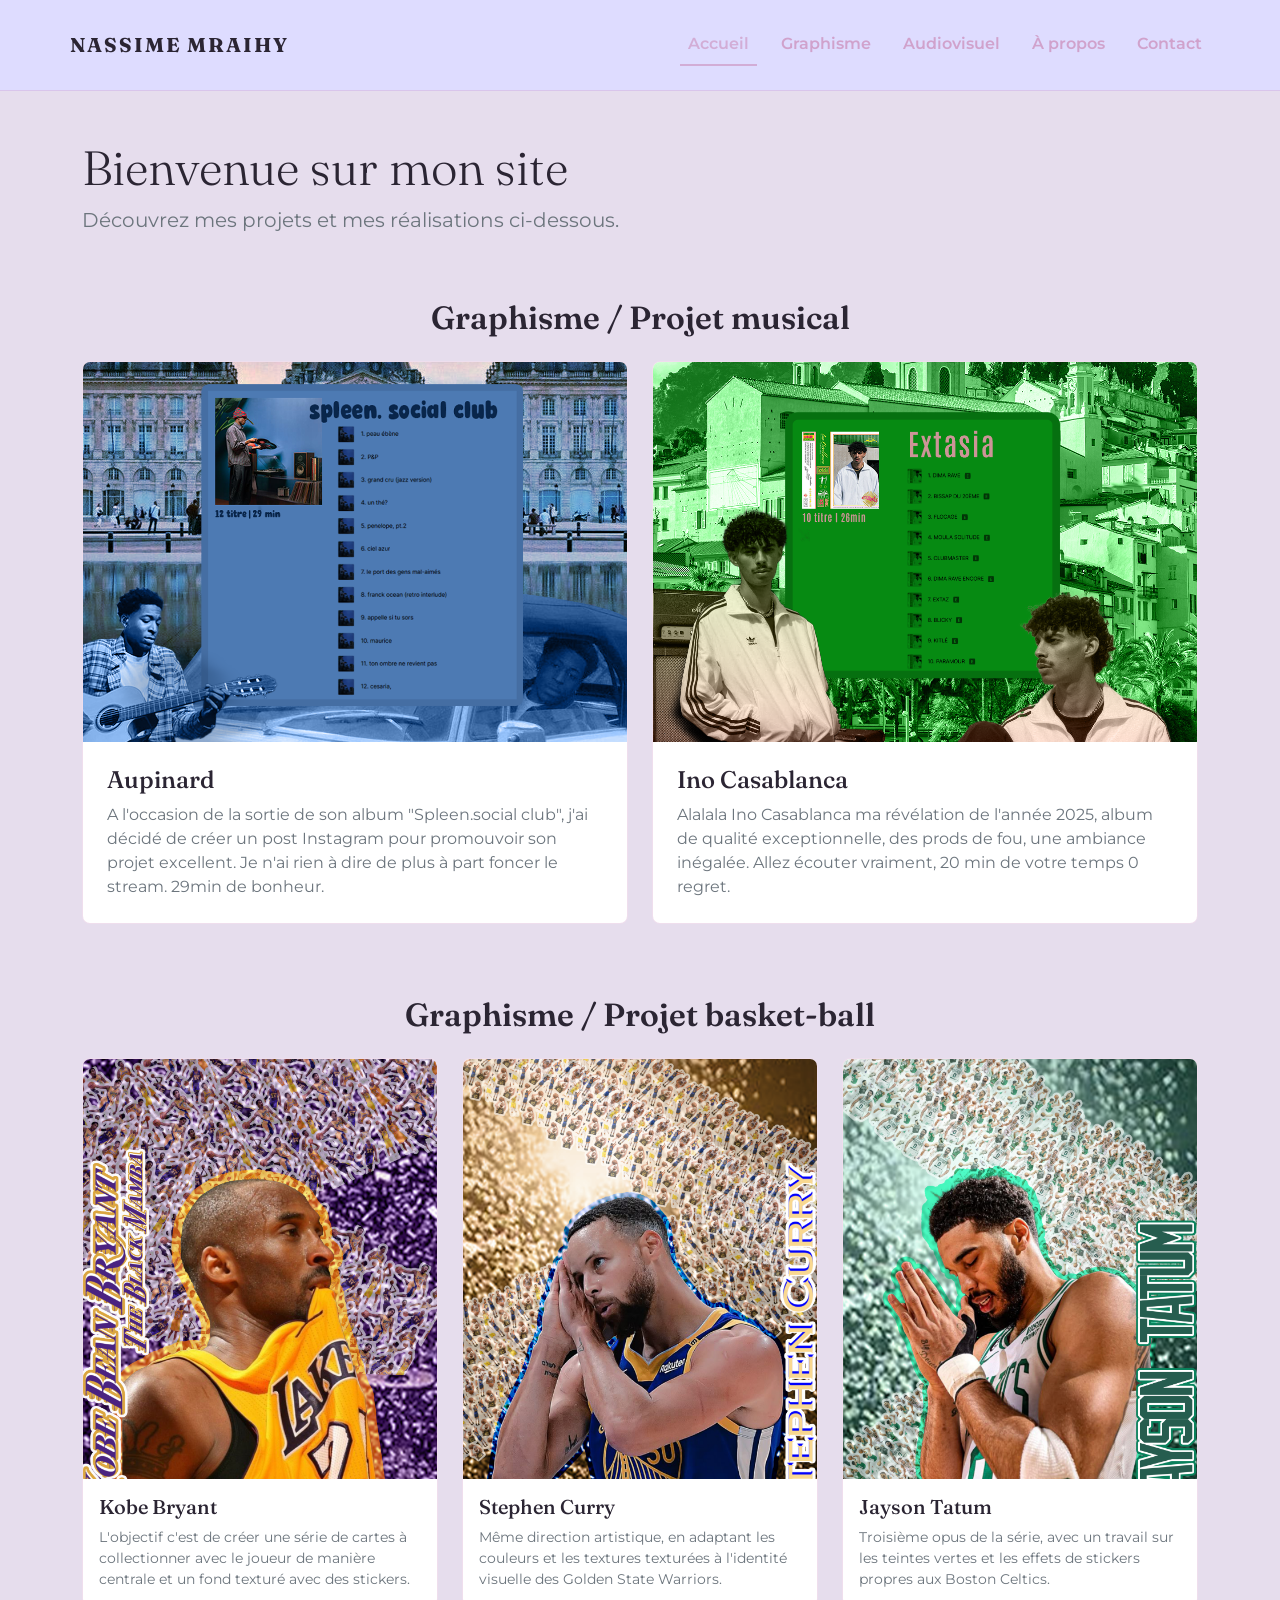
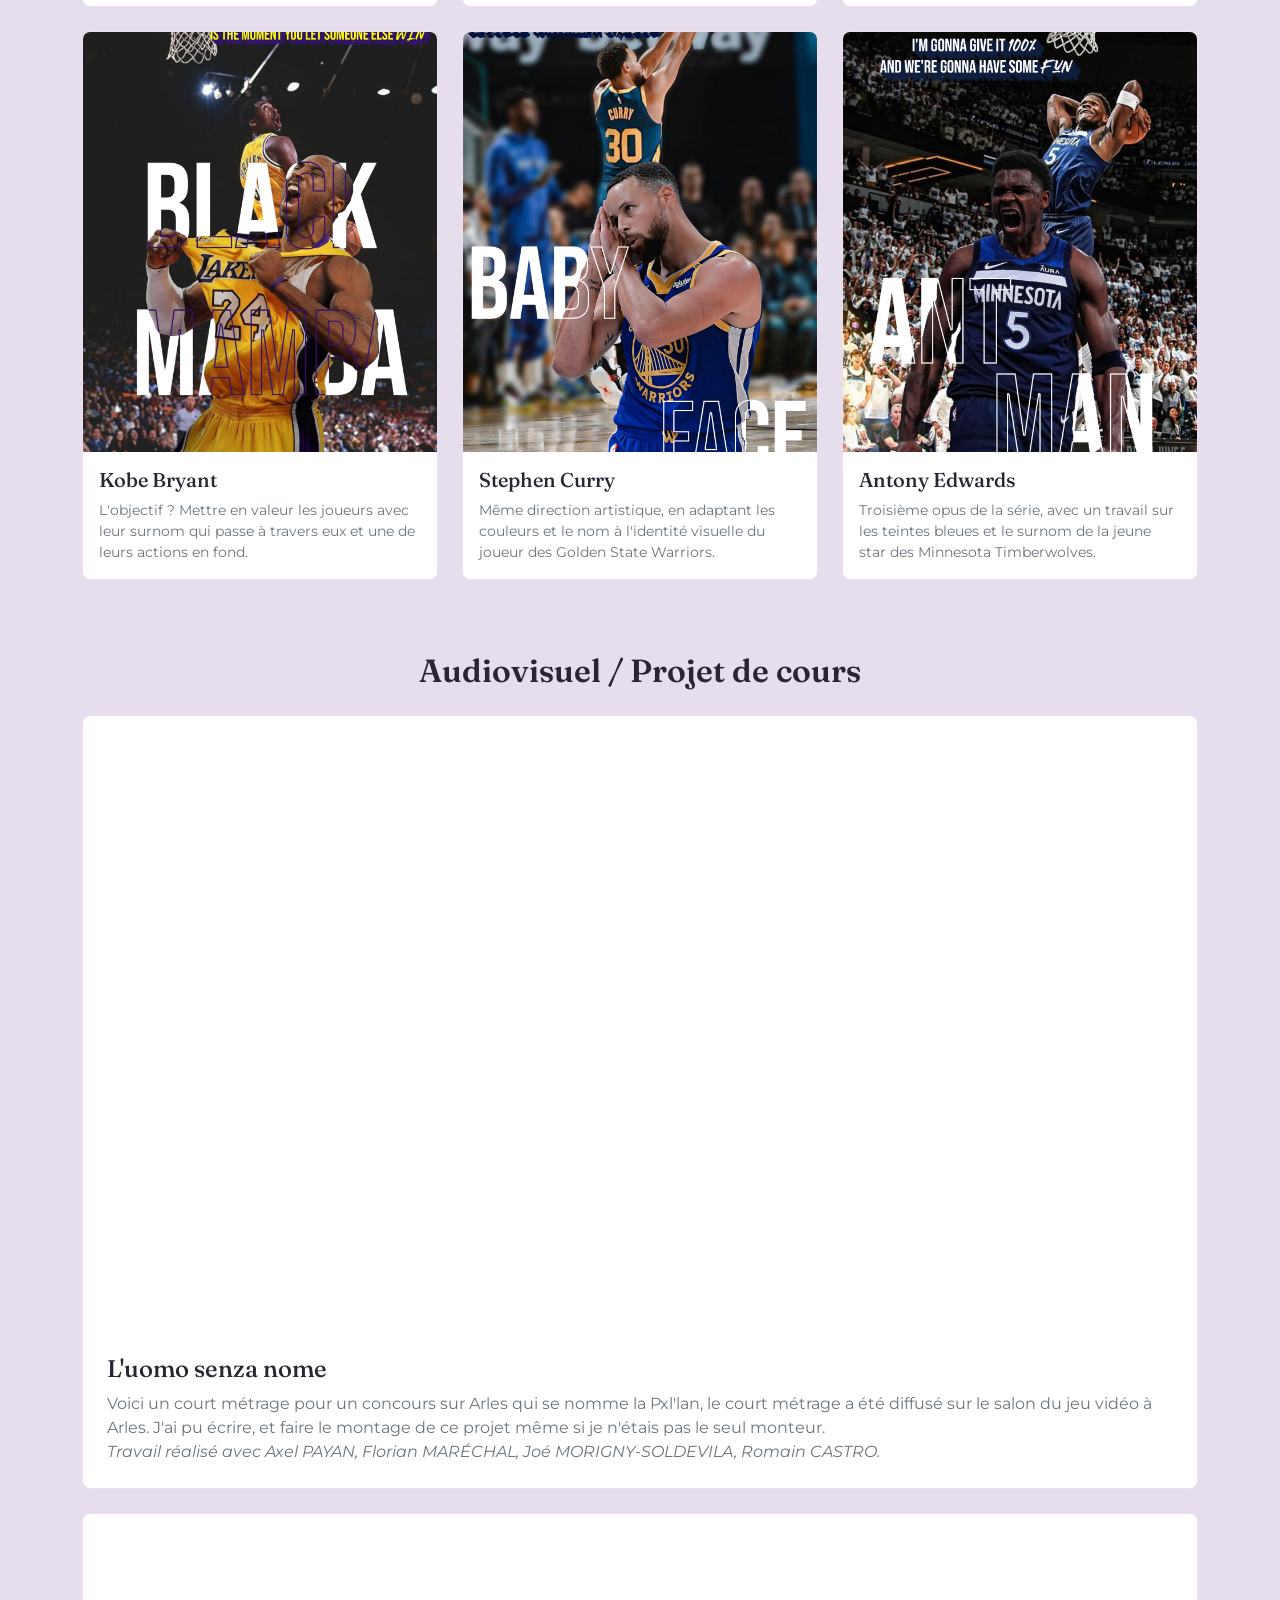
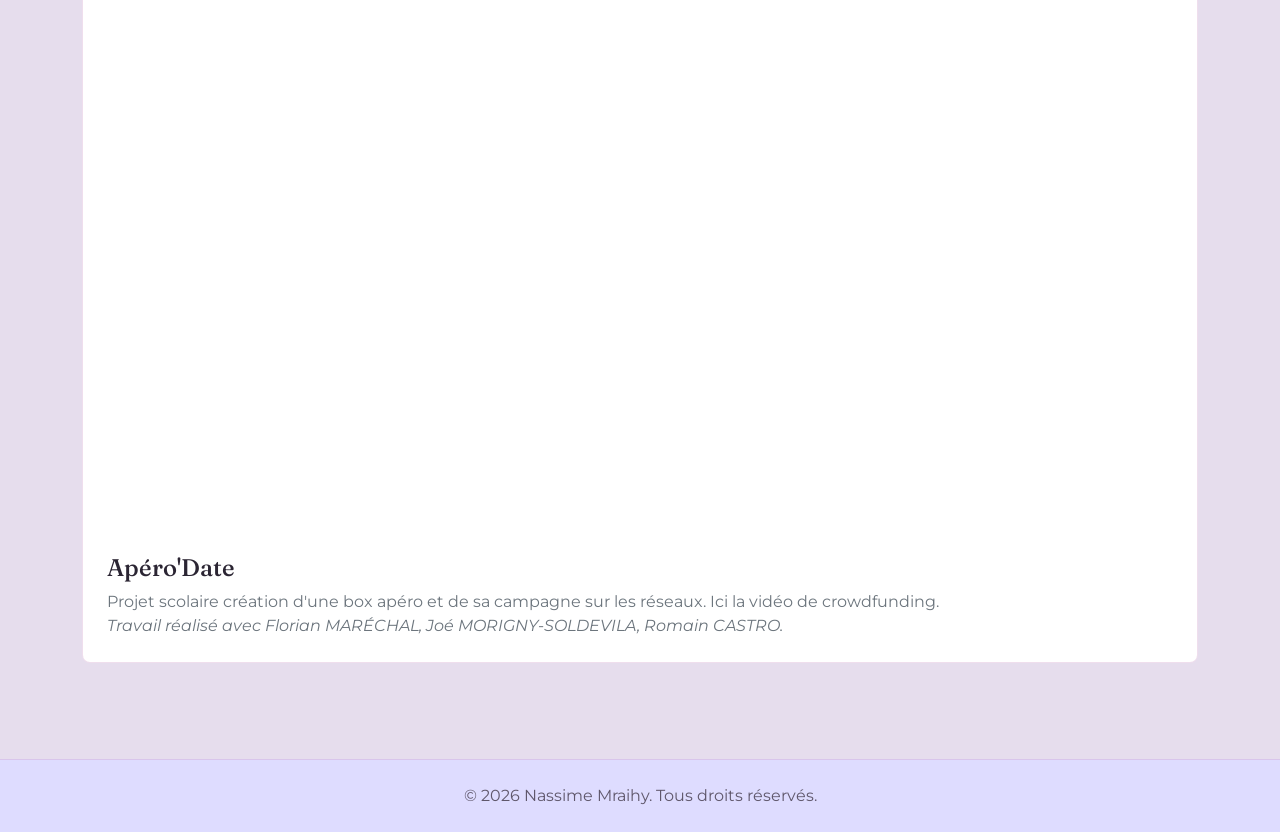
==== index.html @ d620ad75 "Add favicon and enhance HTML structure Added favicon link and improved HTML structure." ====
<!DOCTYPE html>
<html lang="fr">
<head>
    <meta charset="UTF-8">
    <meta name="viewport" content="width=device-width, initial-scale=1.0">
    <title>Nassime Mraihy | Portfolio</title>
    <link rel="stylesheet" href="bootstrap/css/bootstrap.min.css">
    <link rel="stylesheet" href="style.css">
    <link rel="icon" href="icon_mbnasmos.png" type="image">
</head>
<body class="d-flex flex-column min-vh-100">

    <header class="sticky-top py-3">
        <nav class="navbar navbar-expand-lg container">
            <a class="navbar-brand text-uppercase m-0" href="index.html">Nassime Mraihy</a>
            <button class="navbar-toggler" type="button" data-bs-toggle="collapse" data-bs-target="#navMenu" aria-controls="navMenu" aria-expanded="false" aria-label="Menu">
                <span class="navbar-toggler-icon"></span>
            </button>
            <div class="collapse navbar-collapse justify-content-end" id="navMenu">
                <ul class="navbar-nav gap-lg-3 mt-3 mt-lg-0 text-center">
                    <li class="nav-item"><a class="nav-link active" href="index.html">Accueil</a></li>
                    <li class="nav-item"><a class="nav-link" href="#Graphisme">Graphisme</a></li>
                    <li class="nav-item"><a class="nav-link" href="#Audiovisuel">Audiovisuel</a></li>
                    <li class="nav-item"><a class="nav-link" href="a_propos.html">À propos</a></li>
                    <li class="nav-item"><a class="nav-link" href="contact.html">Contact</a></li>
                </ul>
            </div>
        </nav>
    </header>

    <main class="container my-5 flex-grow-1" style="max-width: 1140px;">
        <section id="accueil">
            <h1 class="display-5 mb-2">Bienvenue sur mon site</h1>
            <p class="fs-5 mb-5 text-secondary">Découvrez mes projets et mes réalisations ci-dessous.</p>
             
            <!-- 1. Graphisme / Musique : 2 côte à côte -->
            <h2 id="Graphisme" class="text-center mb-4 pt-3">Graphisme / Projet musical</h2>
            <div class="row g-4 mb-5">
                <div class="col-12 col-md-6">
                    <div class="carte-portfolio h-100 d-flex flex-column">
                        <img src="image/Aupinard le goat.png" class="img-musique" alt="Post Instagram Aupinard">
                        <div class="p-4 flex-grow-1">
                            <h3 class="h4 mb-2">Aupinard</h3>
                            <p class="text-secondary m-0">A l'occasion de la sortie de son album "Spleen.social club", j'ai décidé de créer un post Instagram pour promouvoir son projet excellent. Je n'ai rien à dire de plus à part foncer le stream. 29min de bonheur.</p>
                        </div>
                    </div>
                </div>
                <div class="col-12 col-md-6">
                    <div class="carte-portfolio h-100 d-flex flex-column">
                        <img src="image/Ino casa.png" class="img-musique" alt="Projet Ino Casablanca">
                        <div class="p-4 flex-grow-1">
                            <h3 class="h4 mb-2">Ino Casablanca</h3>
                            <p class="text-secondary m-0">Alalala Ino Casablanca ma révélation de l'année 2025, album de qualité exceptionnelle, des prods de fou, une ambiance inégalée. Allez écouter vraiment, 20 min de votre temps 0 regret.</p>
                        </div>
                    </div>
                </div>
            </div>
               
            <!-- 2. Graphisme / Basket : 3 par ligne -->
            <h2 class="text-center mb-4 pt-4">Graphisme / Projet basket-ball</h2> 
            
            <!-- Ligne 1 : Série stickers -->
            <div class="row g-4 mb-4">
                <div class="col-12 col-md-4">
                    <div class="carte-portfolio h-100 d-flex flex-column">
                        <img src="image/kobe stickers-Récupéré.png" class="img-basket" alt="Affiche Kobe Bryant">
                        <div class="p-3 flex-grow-1">
                            <h3 class="h5 mb-2">Kobe Bryant</h3>
                            <p class="small text-secondary m-0">L'objectif c'est de créer une série de cartes à collectionner avec le joueur de manière centrale et un fond texturé avec des stickers.</p>
                        </div>
                    </div>
                </div>
                <div class="col-12 col-md-4">
                    <div class="carte-portfolio h-100 d-flex flex-column">
                        <img src="image/stephen curry.png" class="img-basket" alt="Affiche Stephen Curry">
                        <div class="p-3 flex-grow-1">
                            <h3 class="h5 mb-2">Stephen Curry</h3>
                            <p class="small text-secondary m-0">Même direction artistique, en adaptant les couleurs et les textures texturées à l'identité visuelle des Golden State Warriors.</p>
                        </div>
                    </div>
                </div>
                <div class="col-12 col-md-4">
                    <div class="carte-portfolio h-100 d-flex flex-column">
                        <img src="image/Tatum.png" class="img-basket" alt="Affiche Jayson Tatum">
                        <div class="p-3 flex-grow-1">
                            <h3 class="h5 mb-2">Jayson Tatum</h3>
                            <p class="small text-secondary m-0">Troisième opus de la série, avec un travail sur les teintes vertes et les effets de stickers propres aux Boston Celtics.</p>
                        </div>
                    </div>
                </div>
            </div>

            <!-- Ligne 2 : Série surnoms -->
            <div class="row g-4 mb-5">
                <div class="col-12 col-md-4">
                    <div class="carte-portfolio h-100 d-flex flex-column">
                        <img src="image/Kobe bean bryant.png" class="img-basket" alt="Affiche Kobe Bryant">
                        <div class="p-3 flex-grow-1">
                            <h3 class="h5 mb-2">Kobe Bryant</h3>
                            <p class="small text-secondary m-0">L'objectif ? Mettre en valeur les joueurs avec leur surnom qui passe à travers eux et une de leurs actions en fond.</p>
                        </div>
                    </div>
                </div>
                <div class="col-12 col-md-4">
                    <div class="carte-portfolio h-100 d-flex flex-column">
                        <img src="image/Wardell Stephen Curry.png" class="img-basket" alt="Affiche Stephen Curry">
                        <div class="p-3 flex-grow-1">
                            <h3 class="h5 mb-2">Stephen Curry</h3>
                            <p class="small text-secondary m-0">Même direction artistique, en adaptant les couleurs et le nom à l'identité visuelle du joueur des Golden State Warriors.</p>
                        </div>
                    </div>
                </div>
                <div class="col-12 col-md-4">
                    <div class="carte-portfolio h-100 d-flex flex-column">
                        <img src="image/Antman.png" class="img-basket" alt="Affiche Antony Edwards">
                        <div class="p-3 flex-grow-1">
                            <h3 class="h5 mb-2">Antony Edwards</h3>
                            <p class="small text-secondary m-0">Troisième opus de la série, avec un travail sur les teintes bleues et le surnom de la jeune star des Minnesota Timberwolves.</p>
                        </div>
                    </div>
                </div>
            </div>

            <!-- 3. Audiovisuel -->
            <h2 id="Audiovisuel" class="text-center mb-4 pt-4">Audiovisuel / Projet de cours</h2>
            <div class="row g-4 mb-5">
                <div class="col-12">
                    <div class="carte-portfolio p-4">
                        <div class="ratio ratio-16x9 mb-3 rounded overflow-hidden">
                            <iframe src="https://www.youtube.com/embed/XwsGsXr-rIc?si=wERtZaOZOudJLjki" title="L'uomo senza nome" allowfullscreen></iframe>
                        </div>
                        <h3 class="h4 mb-2">L'uomo senza nome</h3>
                        <p class="text-secondary m-0">Voici un court métrage pour un concours sur Arles qui se nomme la Pxl'lan, le court métrage a été diffusé sur le salon du jeu vidéo à Arles. J'ai pu écrire, et faire le montage de ce projet même si je n'étais pas le seul monteur.<br>
                        <em>Travail réalisé avec Axel PAYAN, Florian MARÉCHAL, Joé MORIGNY-SOLDEVILA, Romain CASTRO.</em></p>
                    </div>
                </div>
                <div class="col-12">
                    <div class="carte-portfolio p-4">
                        <div class="ratio ratio-16x9 mb-3 rounded overflow-hidden">
                            <iframe src="https://www.youtube.com/embed/qfBoVdZUG8o?si=r0Lh-E1ndyOW-wOE" title="Apéro'Date" allowfullscreen></iframe>
                        </div>
                        <h3 class="h4 mb-2">Apéro'Date</h3>
                        <p class="text-secondary m-0">Projet scolaire création d'une box apéro et de sa campagne sur les réseaux. Ici la vidéo de crowdfunding.<br>
                        <em>Travail réalisé avec Florian MARÉCHAL, Joé MORIGNY-SOLDEVILA, Romain CASTRO.</em></p>
                    </div>
                </div>
            </div>
        </section>
    </main>

    <footer class="text-center py-4 mt-auto">
        <p class="m-0">© 2026 Nassime Mraihy. Tous droits réservés.</p>
    </footer>

    <script src="js/bootstrap.bundle.min.js"></script>
</body>
</html>
---- style.css ----
@import url('https://fonts.googleapis.com/css2?family=Fraunces:opsz,wght@9..144,400;600;700&family=Montserrat:wght@400;500;600&display=swap');

:root {
    --bg-color: #E6DDED;      /* 60/70% */
    --card-bg: #DEDCFF;       /* 25/30% */
    --accent-color: #D0A2CC;  /* 5/10% */
    --text-color: #2b2533;
    --text-muted: #5f576b;
}

* {
    margin: 0;
    padding: 0;
    box-sizing: border-box;
    font-family: 'Montserrat', sans-serif;
}

body {
    background-color: var(--bg-color);
    color: var(--text-color);
}

header {
    background-color: var(--card-bg) !important;
    border-bottom: 1px solid rgba(208, 162, 204, 0.4);
}

.logo, .navbar-brand {
    font-family: 'Fraunces', serif;
    font-weight: 700;
    letter-spacing: 2px;
    color: var(--text-color) !important;
}

/* Liens du menu de navigation */
.nav-link {
    color: #D0A2CC !important;
    font-weight: 600;
    text-decoration: none;
    transition: opacity 0.2s ease;
}

.nav-link:hover, .nav-link.active {
    color: #D0A2CC !important;
    opacity: 0.8;
    border-bottom: 2px solid #D0A2CC;
}

/* Boutons / Blocs pour la page contact */
.btn-contact {
    display: inline-block;
    background-color: #D0A2CC;
    color: #ffffff !important;
    font-weight: 600;
    text-decoration: none;
    padding: 12px 28px;
    border-radius: 8px;
    border: 2px solid #D0A2CC;
    transition: transform 0.2s ease, opacity 0.2s ease, box-shadow 0.2s ease;
}

.btn-contact:hover {
    transform: translateY(-2px);
    opacity: 0.9;
    box-shadow: 0 6px 14px rgba(208, 162, 204, 0.4);
    color: #ffffff !important;
}

/* Variante bouton pour le numéro de téléphone */
.btn-contact-outline {
    display: inline-block;
    background-color: transparent;
    color: #D0A2CC !important;
    font-weight: 600;
    text-decoration: none;
    padding: 10px 24px;
    border-radius: 8px;
    border: 2px solid #D0A2CC;
    transition: all 0.2s ease;
}

.btn-contact-outline:hover {
    background-color: #D0A2CC;
    color: #ffffff !important;
}

h1, h2, h3 {
    font-family: 'Fraunces', serif;
    font-weight: 600;
    color: var(--text-color);
}

/* Carte générale */
.carte-portfolio {
    background: #ffffff;
    border: 1px solid rgba(208, 162, 204, 0.35);
    border-radius: 8px;
    overflow: hidden;
    transition: transform 0.2s ease, box-shadow 0.2s ease;
}

.carte-portfolio:hover {
    transform: translateY(-4px);
    box-shadow: 0 10px 20px rgba(0, 0, 0, 0.08);
}

/* Zone d'image Musique (2 côte à côte) */
.img-musique {
    width: 100%;
    height: 380px;
    object-fit: cover;
    background-color: var(--card-bg);
}

/* Zone d'image Basket (3 par ligne, hauteur calibrée pour ne pas envahir l'écran) */
.img-basket {
    width: 100%;
    height: 420px;
    object-fit: cover;
    background-color: var(--card-bg);
}

footer {
    background-color: var(--card-bg);
    border-top: 1px solid rgba(208, 162, 204, 0.4);
    color: var(--text-muted);
}
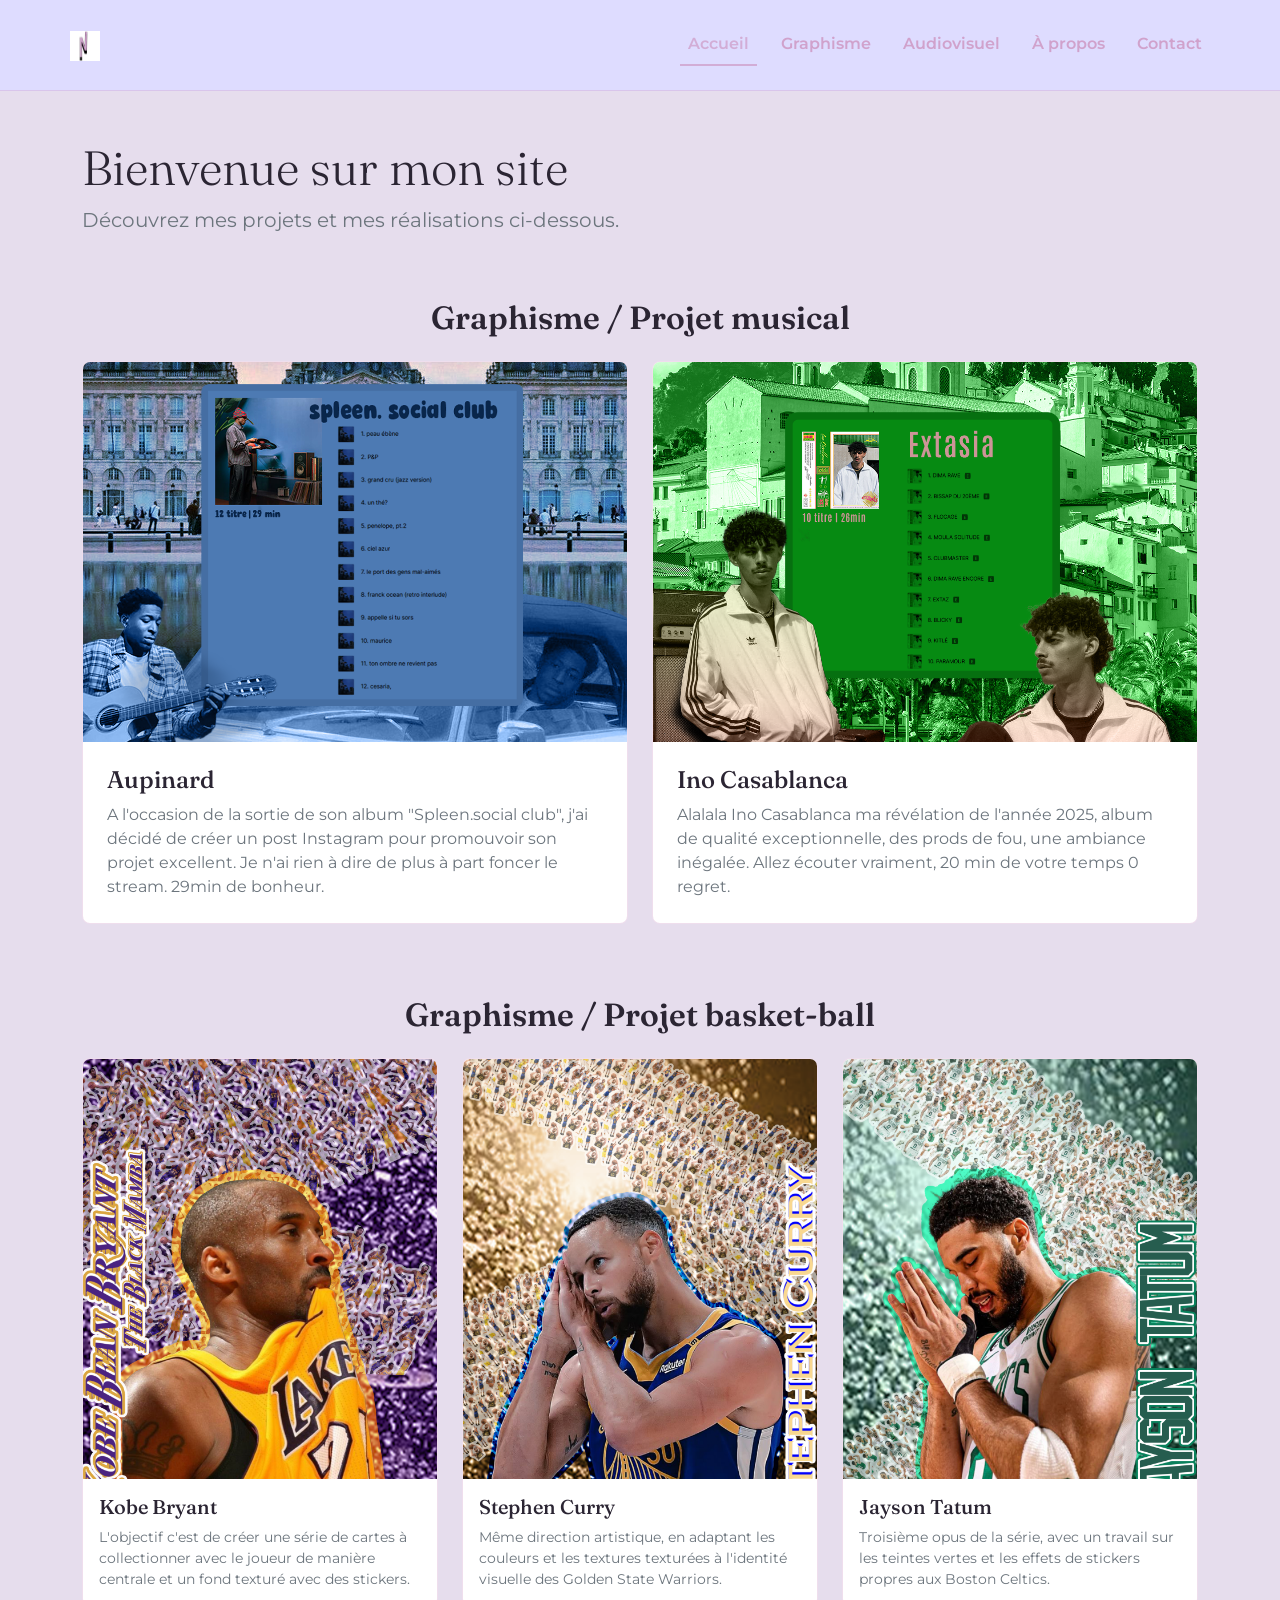
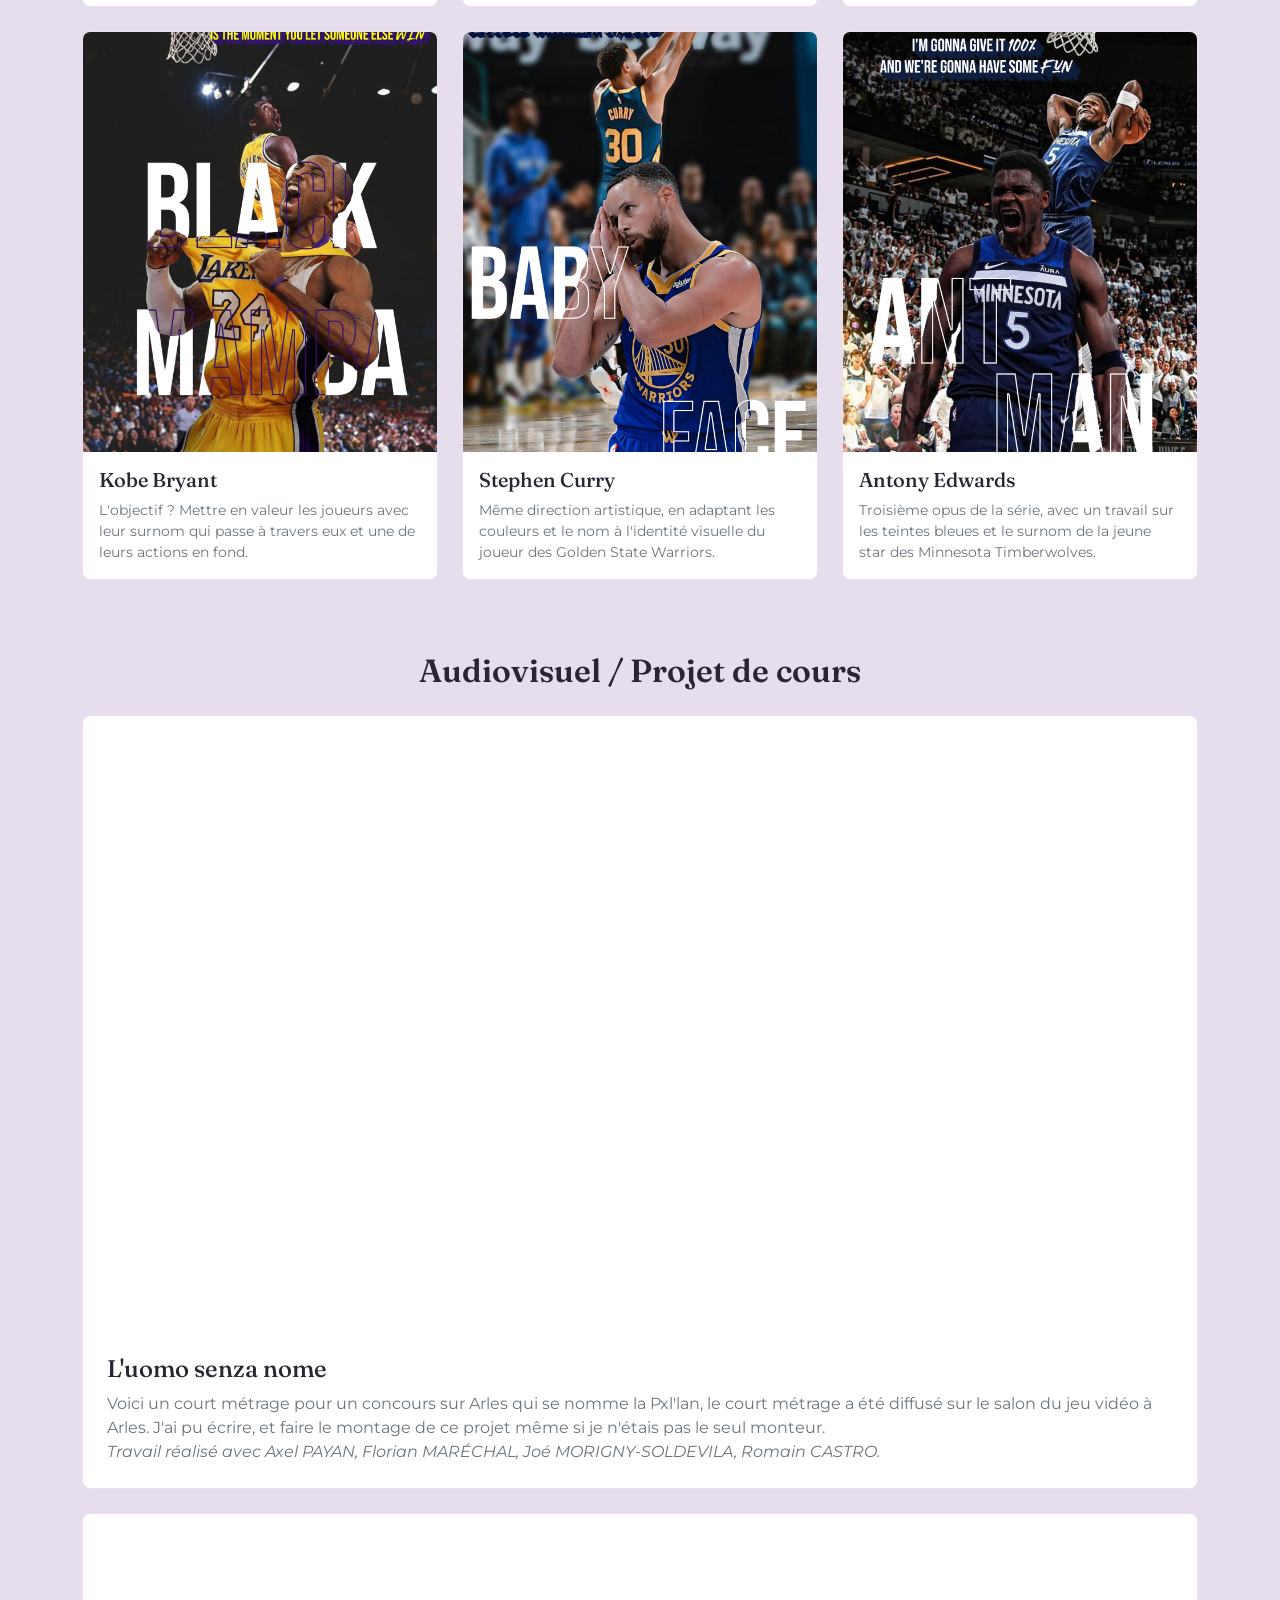
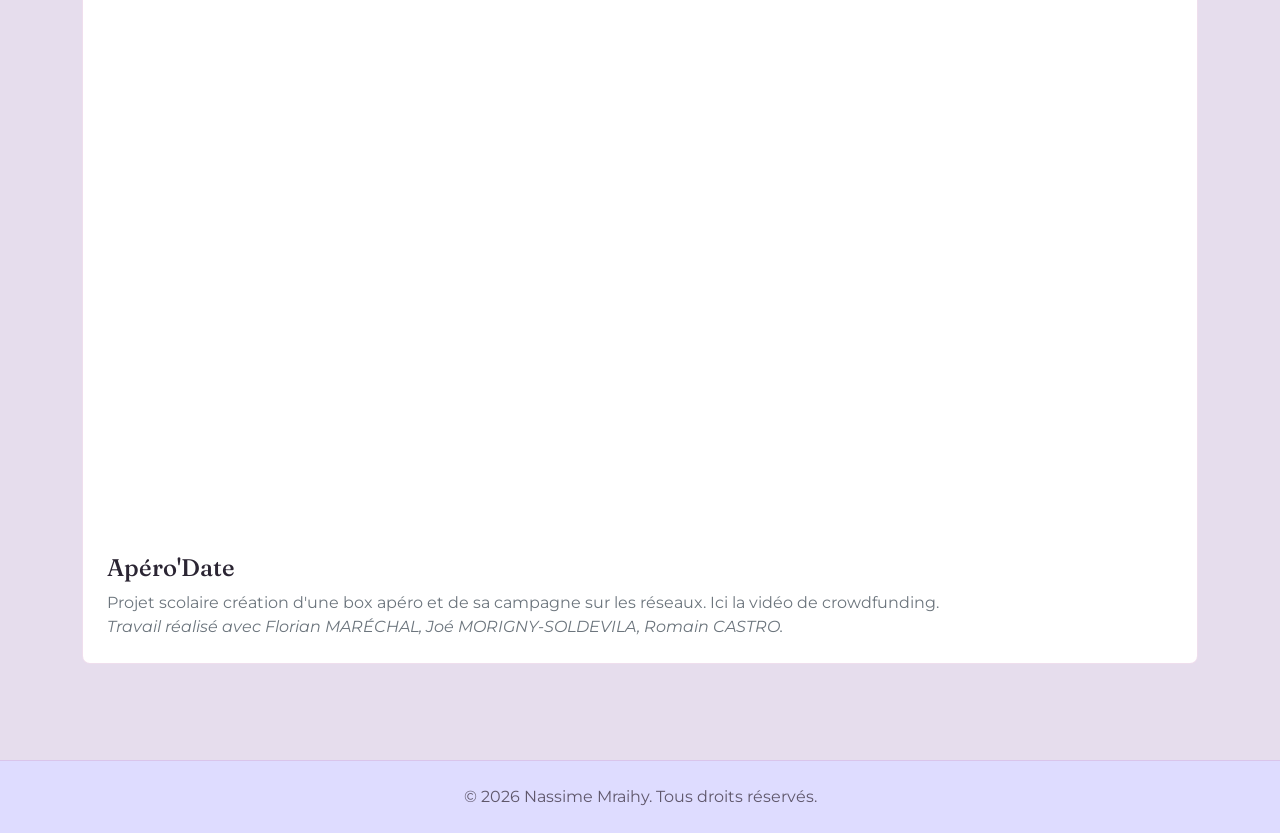
==== commit 90469955: "Enhance index.html with logo and layout improvements Updated the index.html file to include a logo i" ====
--- a/index.html
+++ b/index.html
@@ -6,13 +6,13 @@
     <title>Nassime Mraihy | Portfolio</title>
     <link rel="stylesheet" href="bootstrap/css/bootstrap.min.css">
     <link rel="stylesheet" href="style.css">
-    <link rel="icon" href="icon_mbnasmos.png" type="image">
+    <link rel="icon" type="image/png" href="image/icon_mbnasmos.png">
 </head>
 <body class="d-flex flex-column min-vh-100">
 
     <header class="sticky-top py-3">
         <nav class="navbar navbar-expand-lg container">
-            <a class="navbar-brand text-uppercase m-0" href="index.html">Nassime Mraihy</a>
+            <a class="navbar-brand text-uppercase m-0" href="index.html"><img src="image/icon_mbnasmos.png" alt="Logo" height="30"></a>
             <button class="navbar-toggler" type="button" data-bs-toggle="collapse" data-bs-target="#navMenu" aria-controls="navMenu" aria-expanded="false" aria-label="Menu">
                 <span class="navbar-toggler-icon"></span>
             </button>
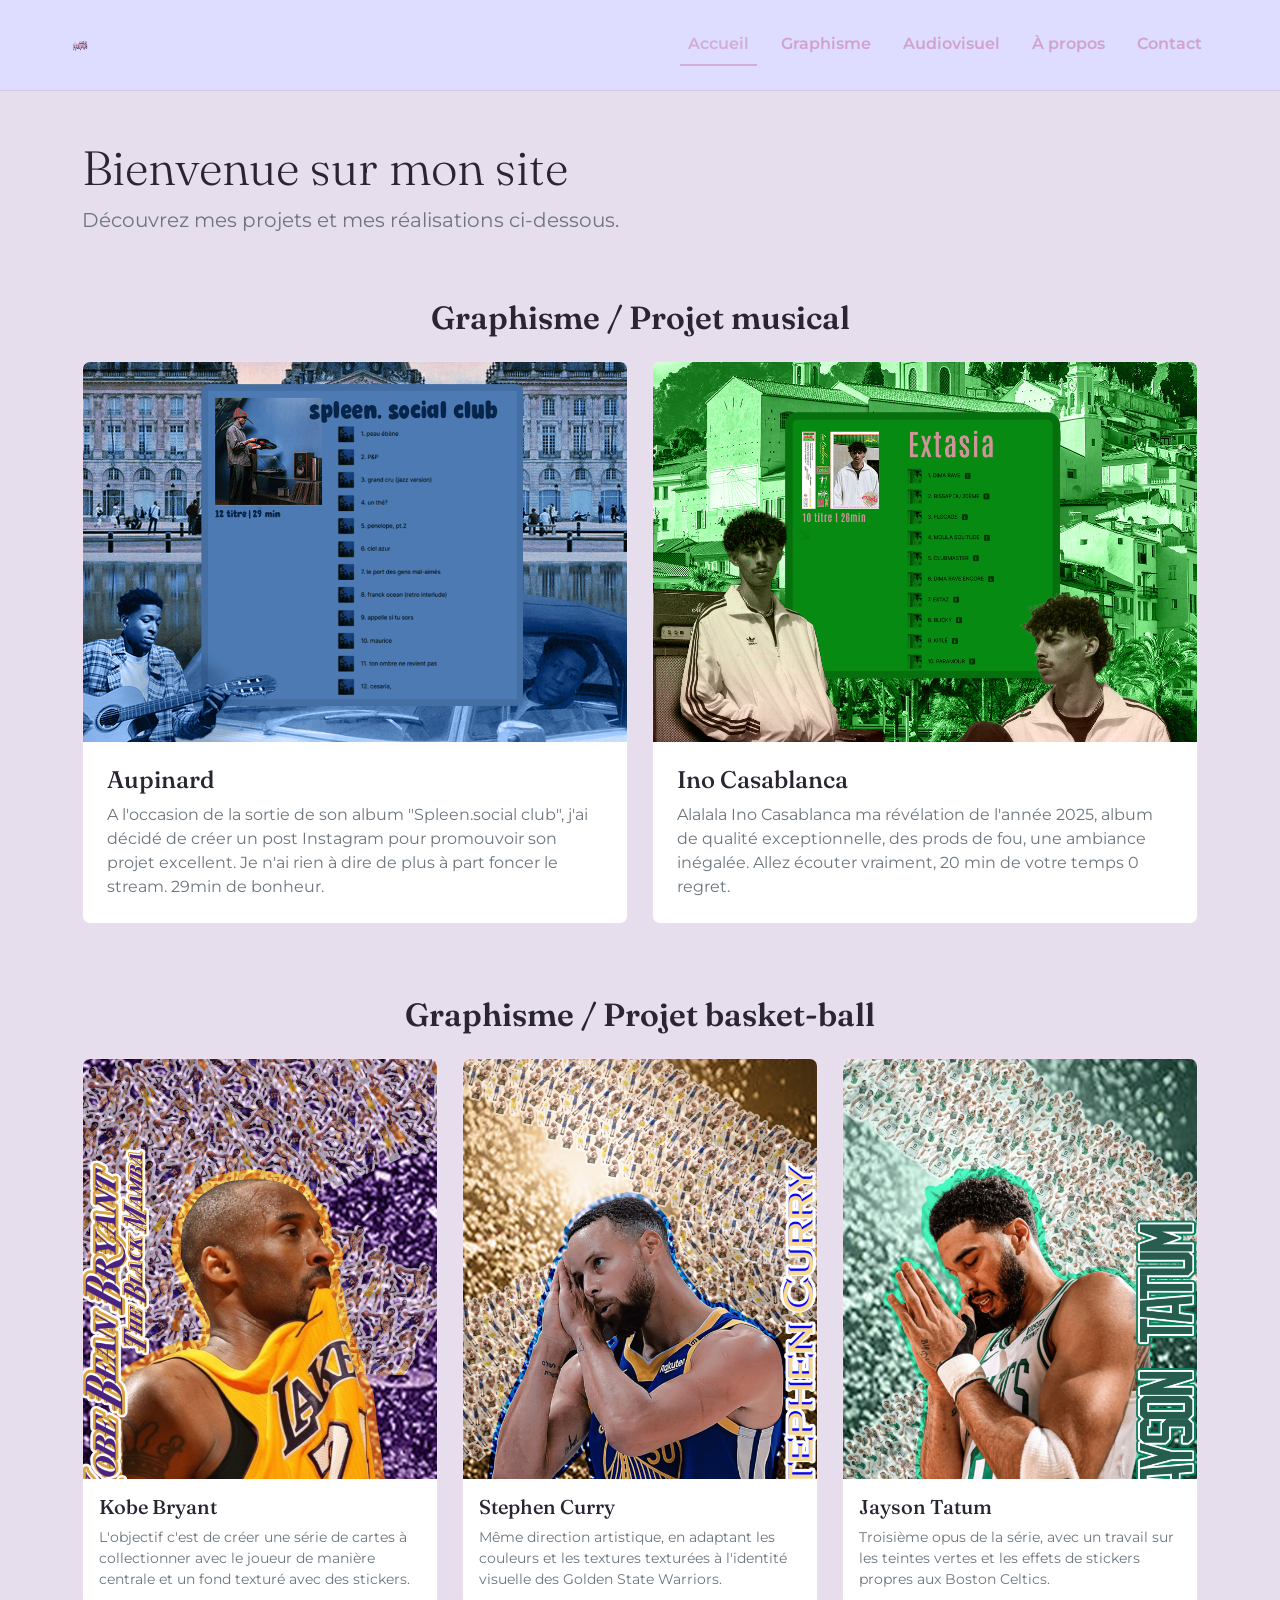
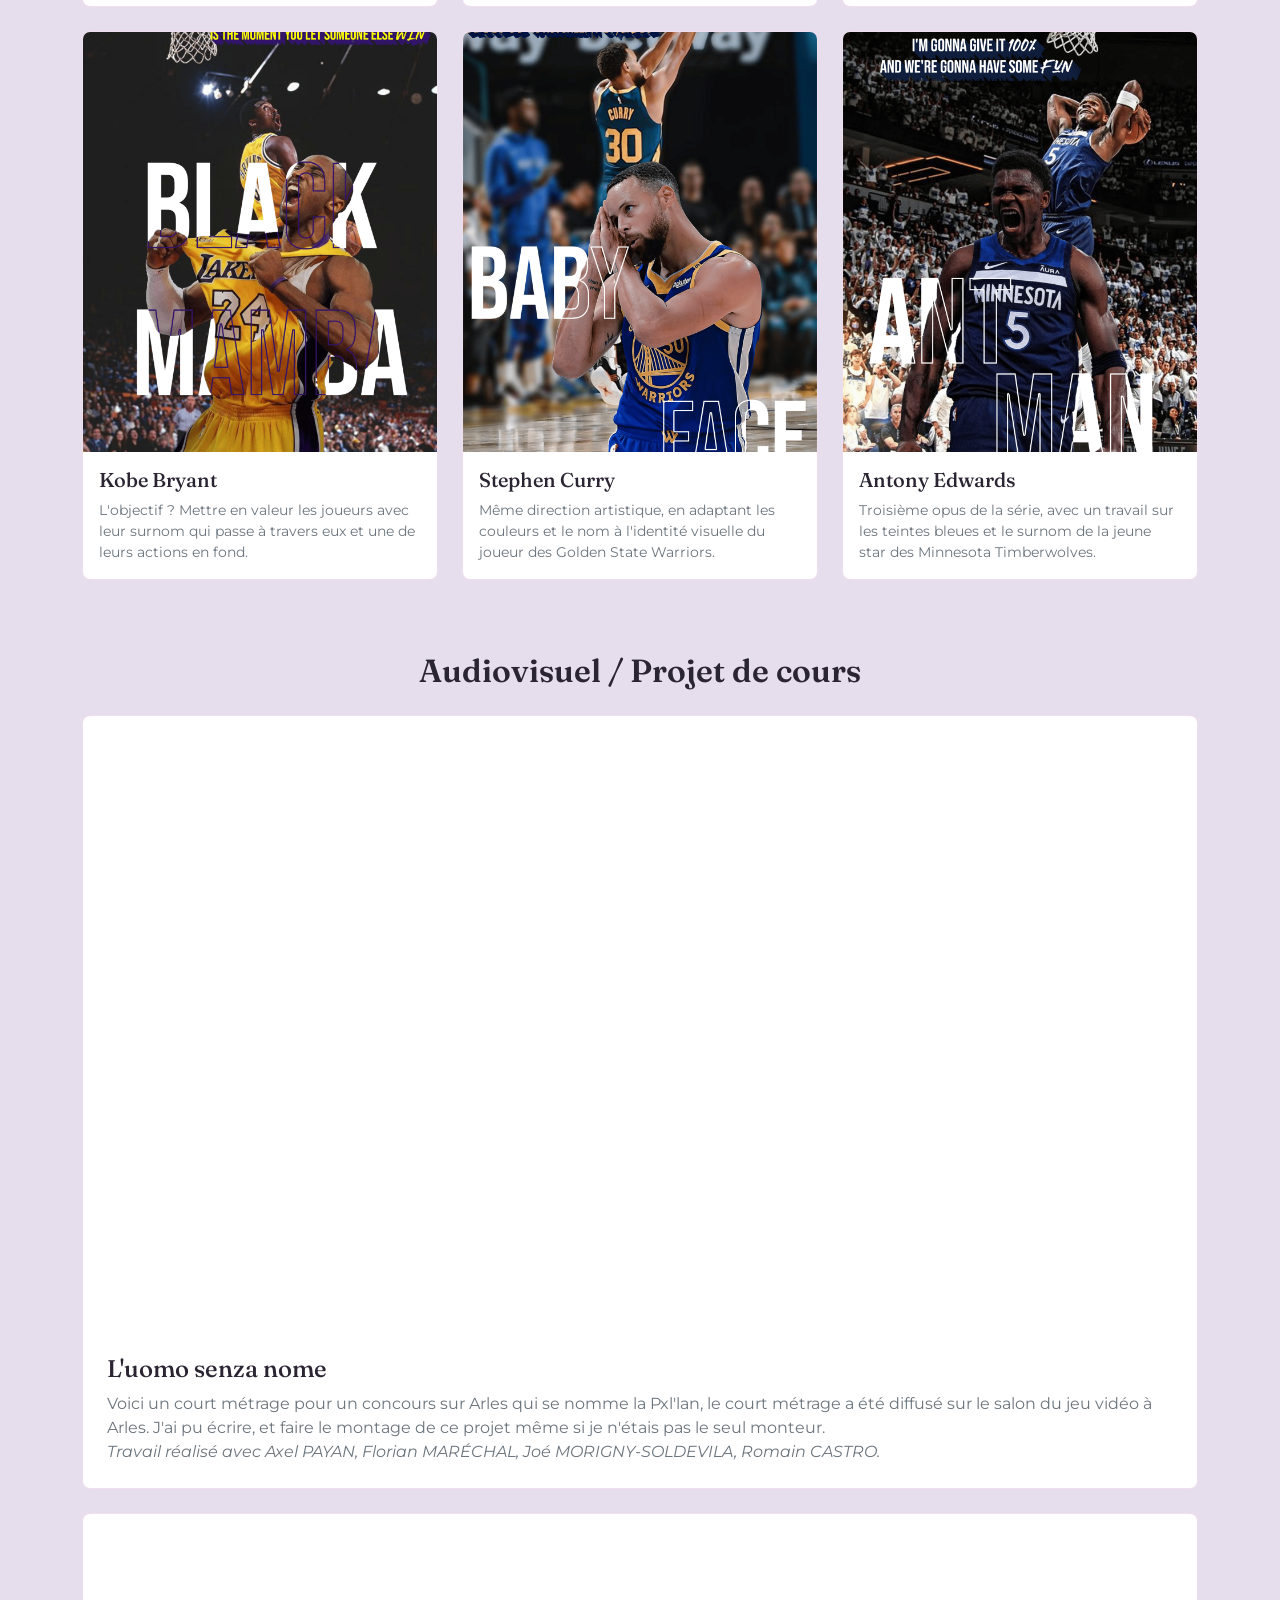
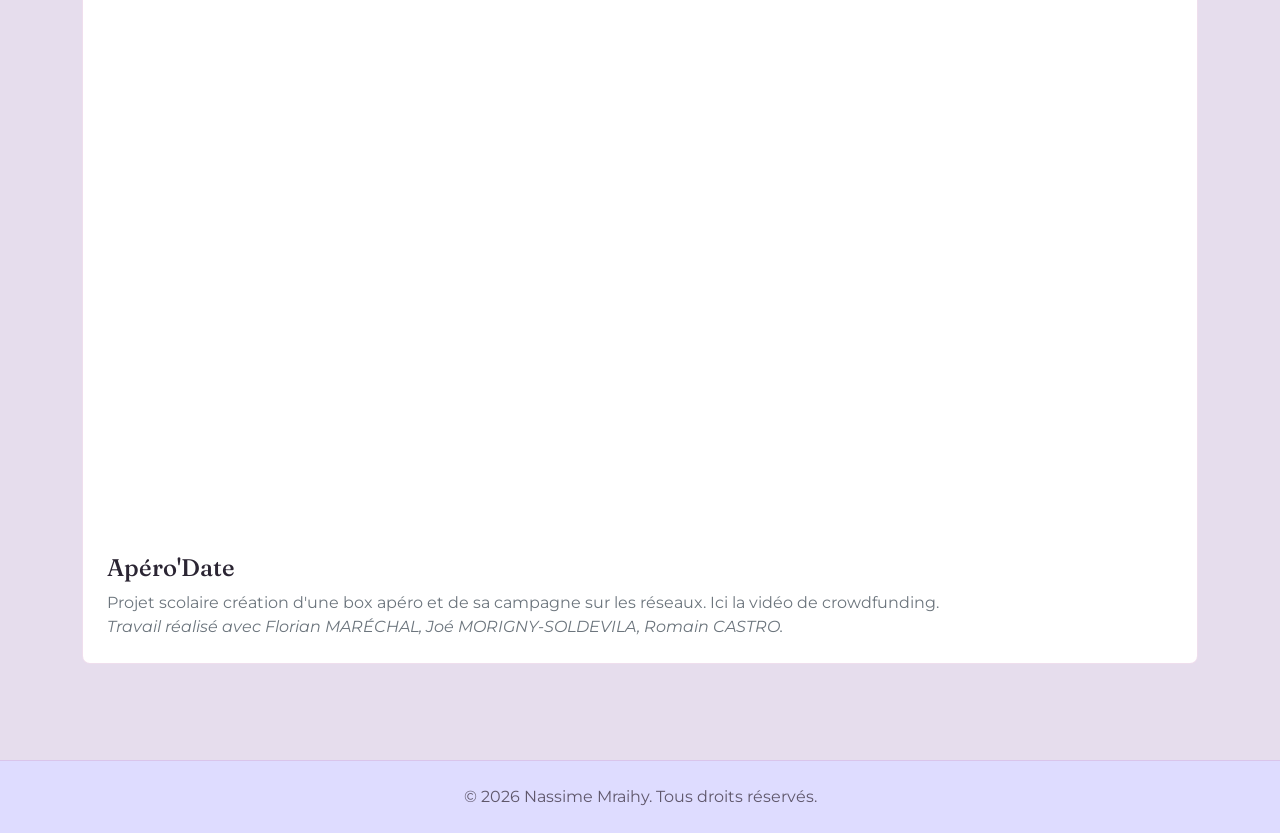
==== commit 0b74c4ce: "Update logo image and fix HTML entities Updated the logo image in the navbar and corrected some HTML" ====
--- a/index.html
+++ b/index.html
@@ -12,7 +12,7 @@
 
     <header class="sticky-top py-3">
         <nav class="navbar navbar-expand-lg container">
-            <a class="navbar-brand text-uppercase m-0" href="index.html"><img src="image/icon_mbnasmos.png" alt="Logo" height="30"></a>
+            <a class="navbar-brand text-uppercase m-0" href="index.html"><img src="image/Made by nasmos Alternative color.png" alt="Logo" height="30"></a>
             <button class="navbar-toggler" type="button" data-bs-toggle="collapse" data-bs-target="#navMenu" aria-controls="navMenu" aria-expanded="false" aria-label="Menu">
                 <span class="navbar-toggler-icon"></span>
             </button>
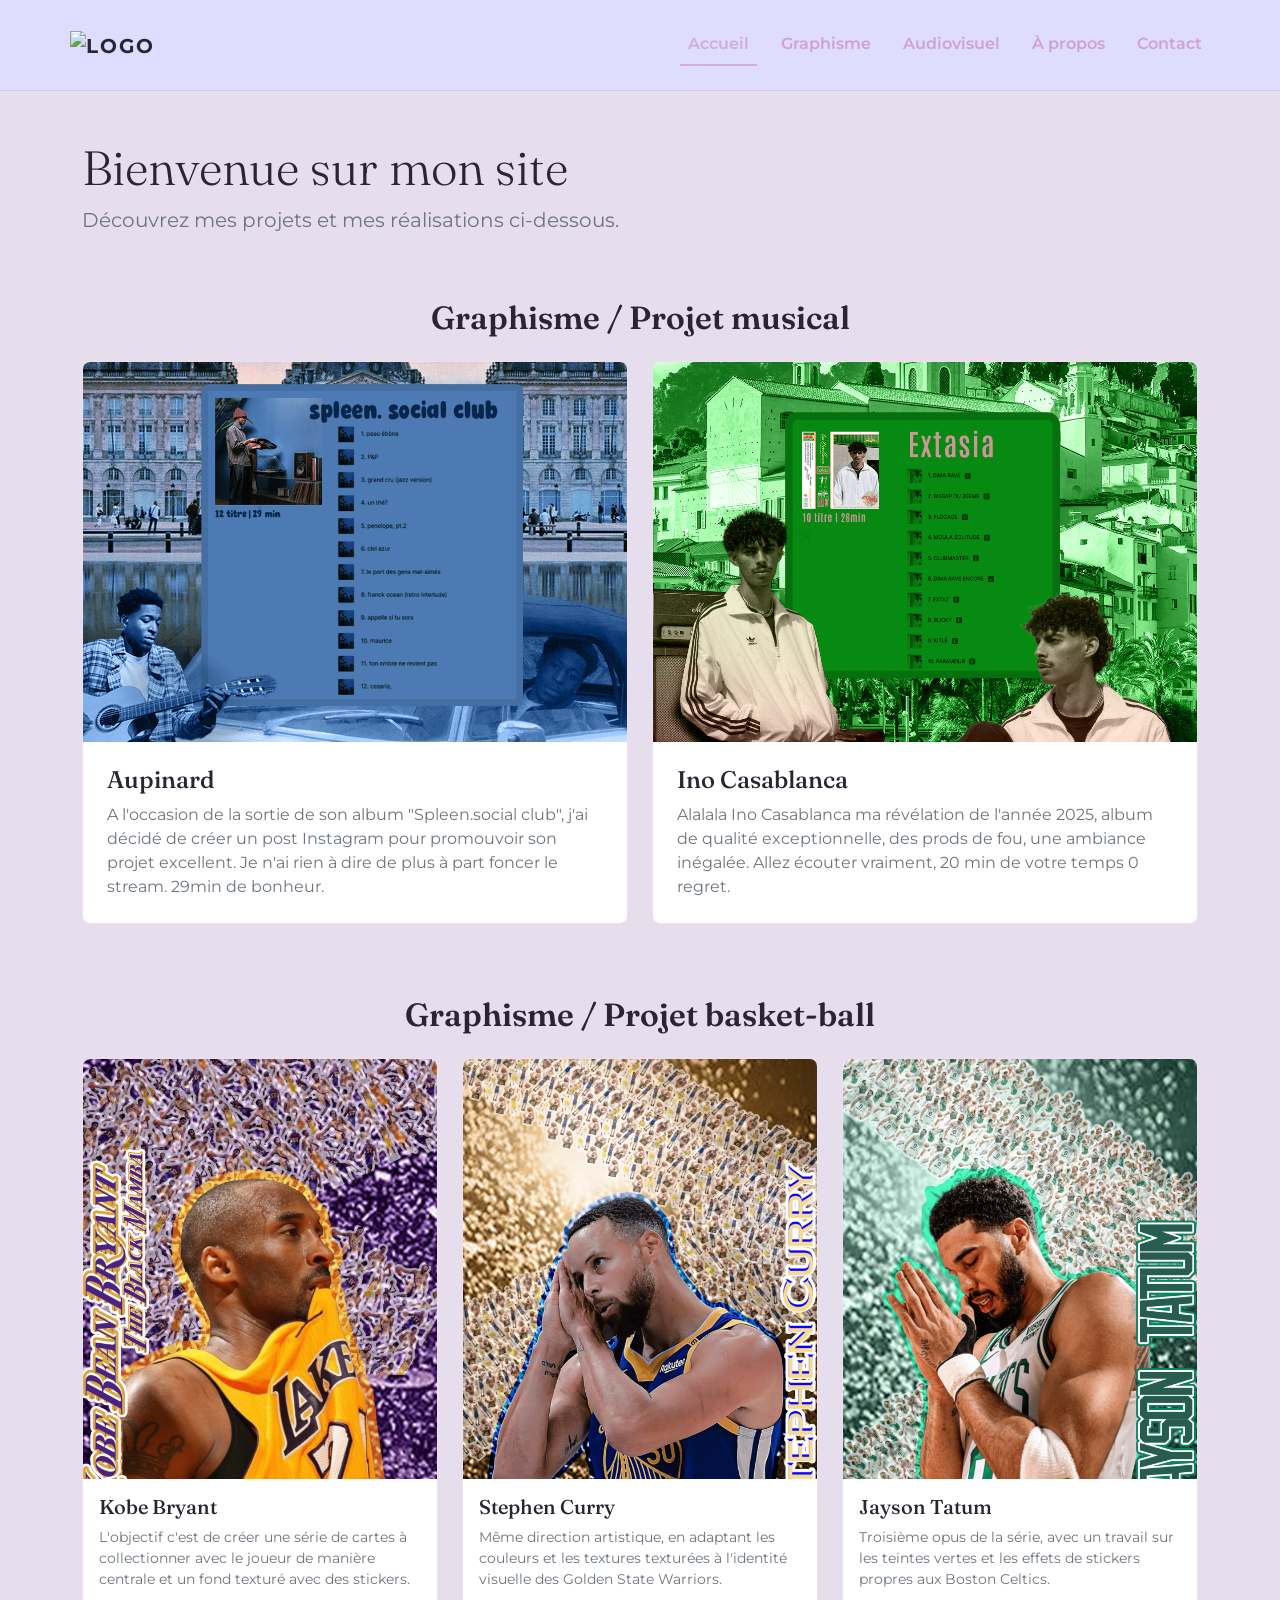
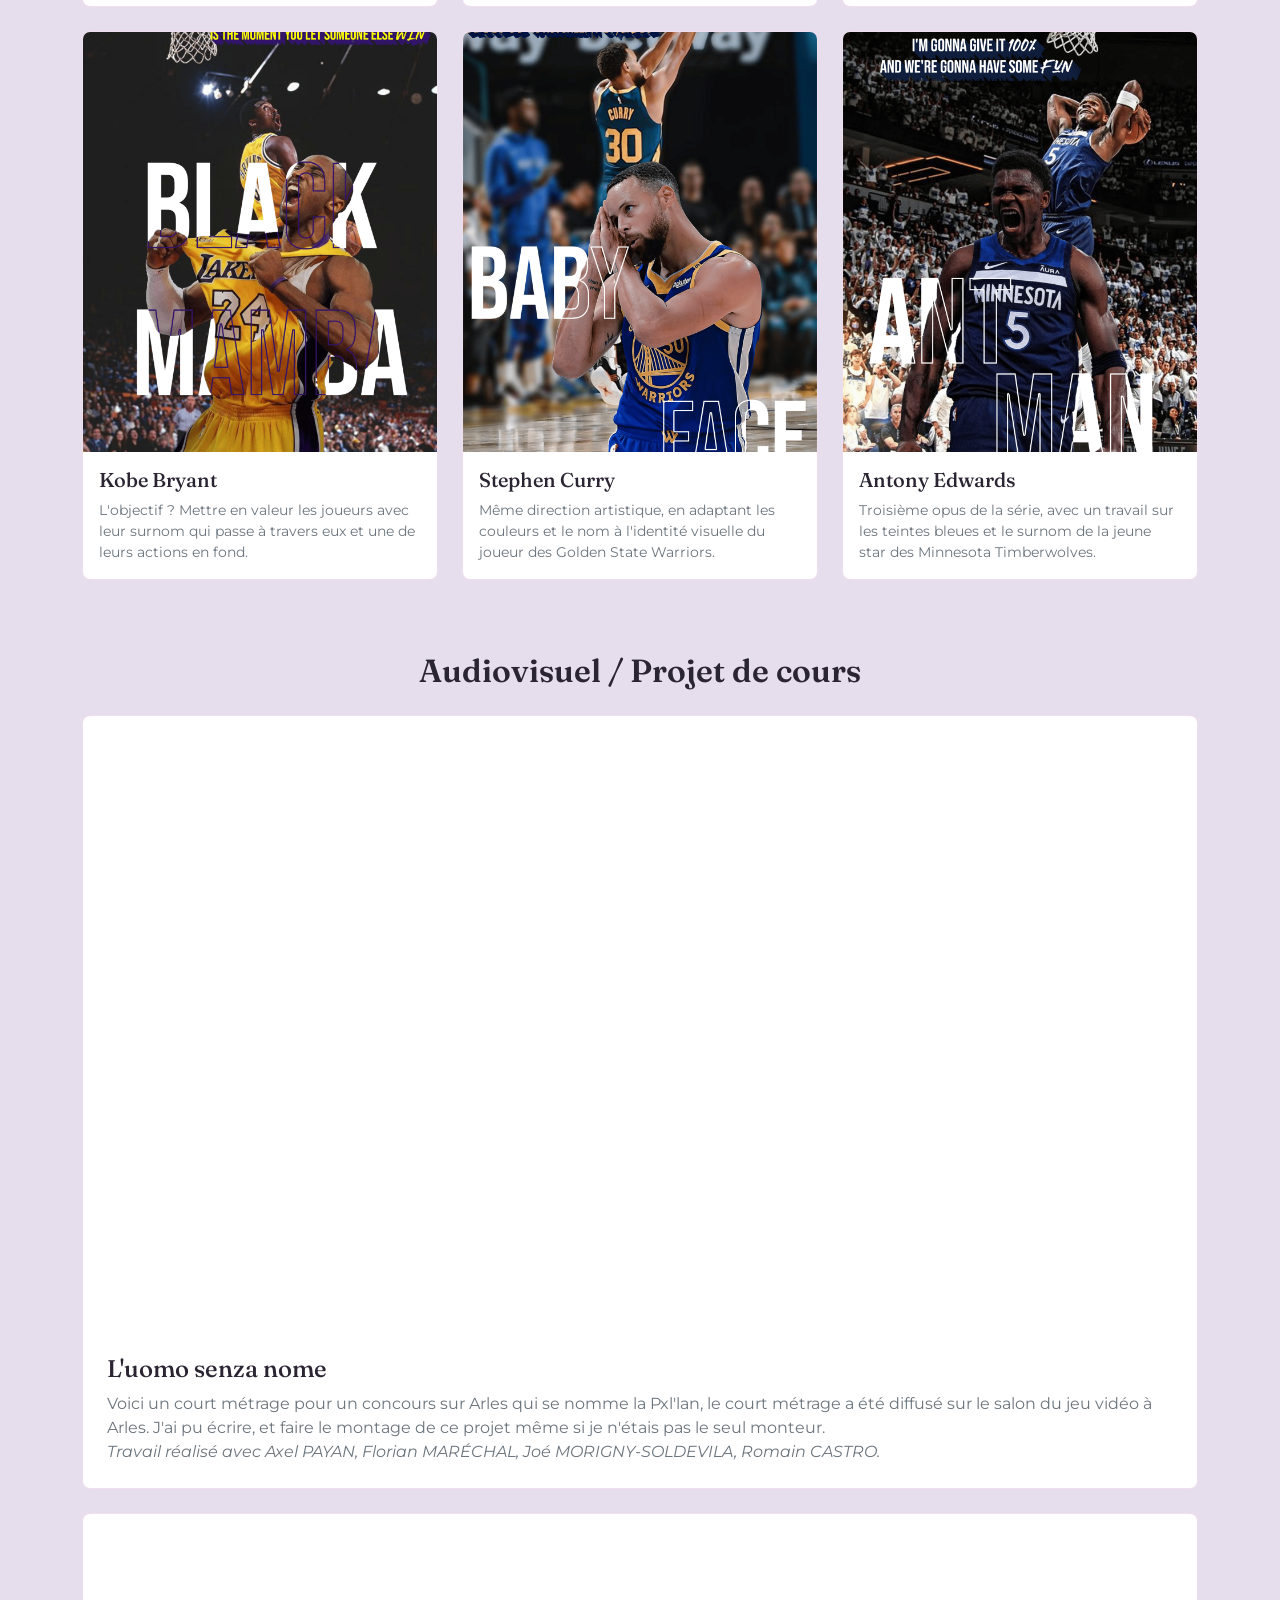
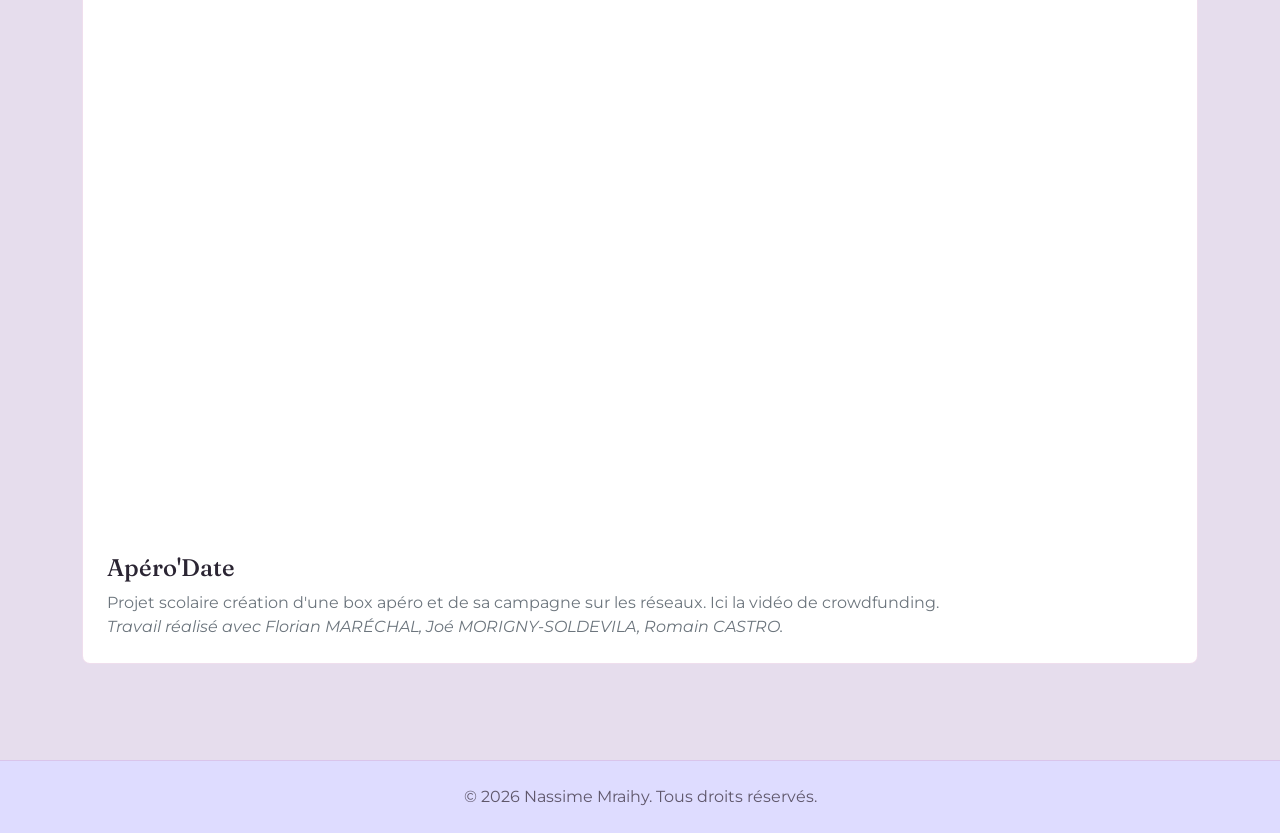
==== commit 652653a2: "Fix HTML encoding issues in index.html" ====
--- a/index.html
+++ b/index.html
@@ -12,7 +12,7 @@
 
     <header class="sticky-top py-3">
         <nav class="navbar navbar-expand-lg container">
-            <a class="navbar-brand text-uppercase m-0" href="index.html"><img src="image/Made by nasmos Alternative color.png" alt="Logo" height="30"></a>
+            <a class="navbar-brand text-uppercase m-0" href="index.html"><img src="image/mbnasmos_logo.png" alt="Logo" height="30"></a>
             <button class="navbar-toggler" type="button" data-bs-toggle="collapse" data-bs-target="#navMenu" aria-controls="navMenu" aria-expanded="false" aria-label="Menu">
                 <span class="navbar-toggler-icon"></span>
             </button>
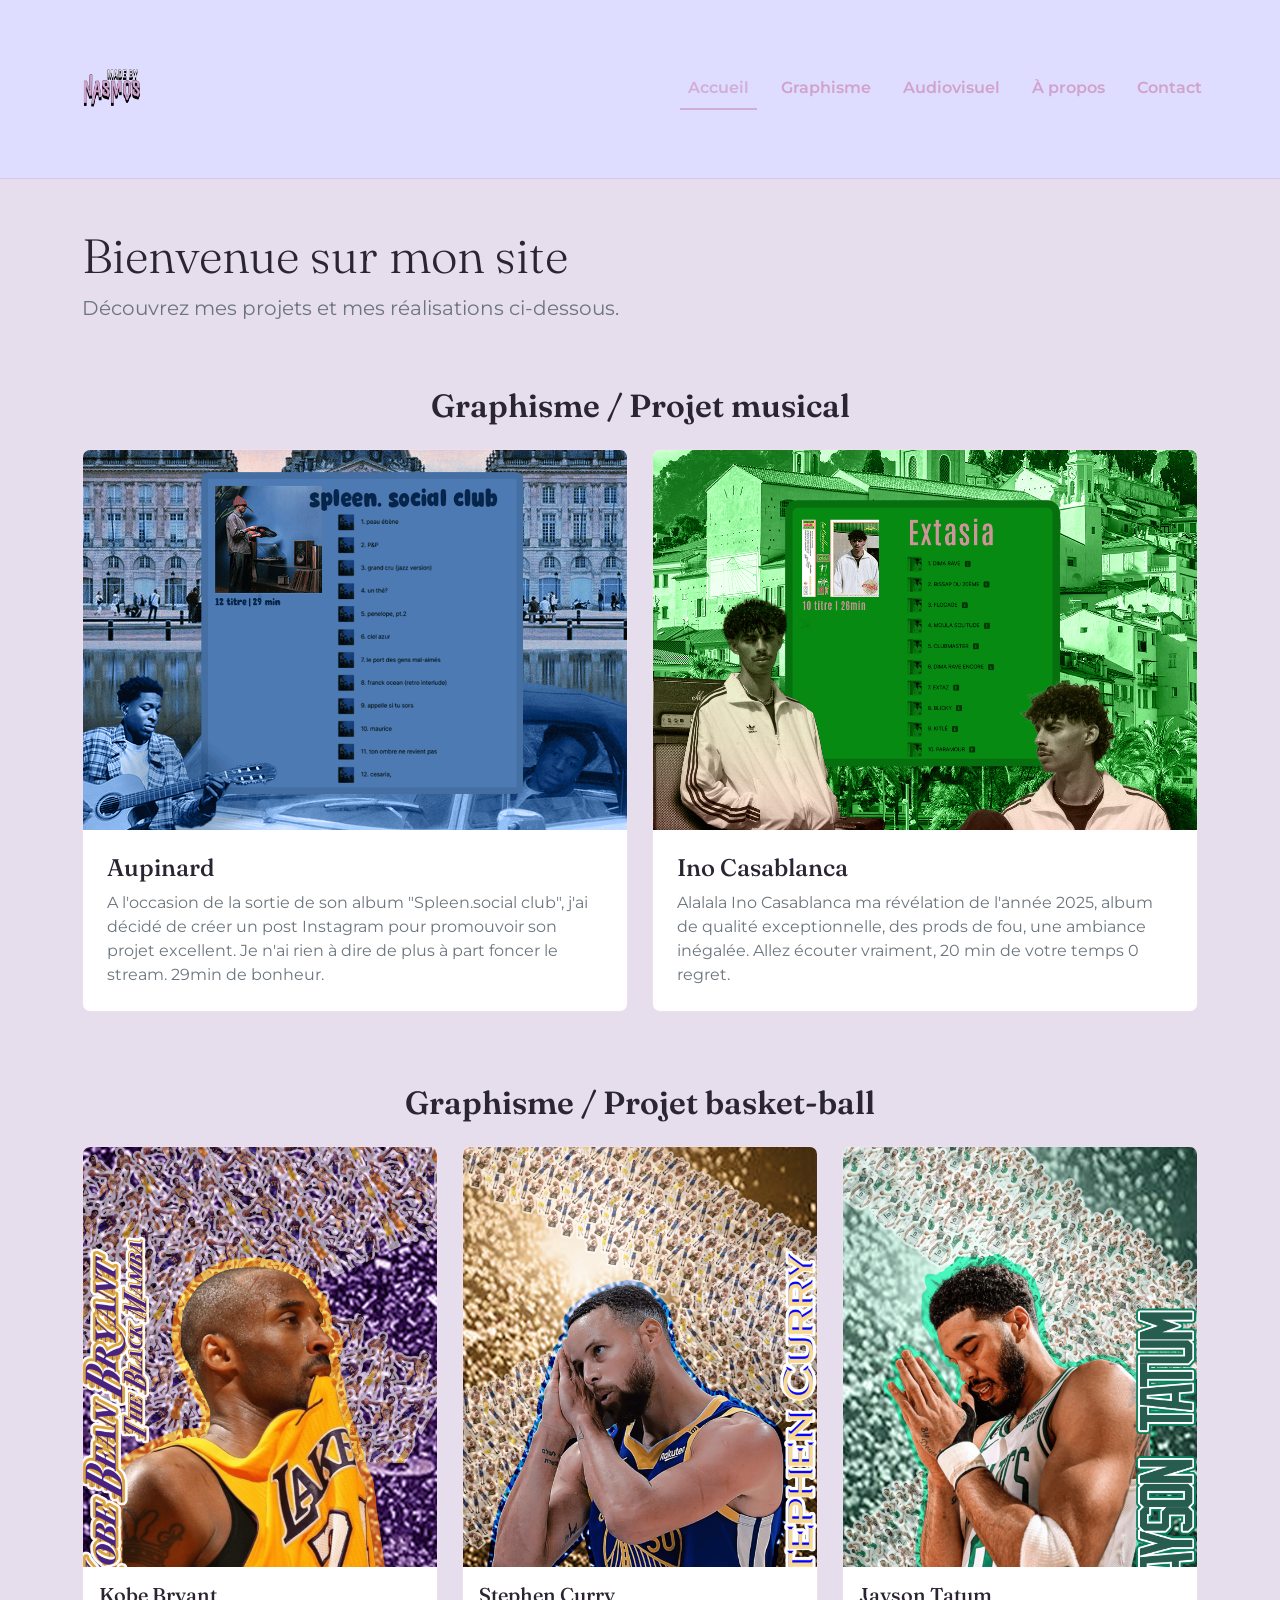
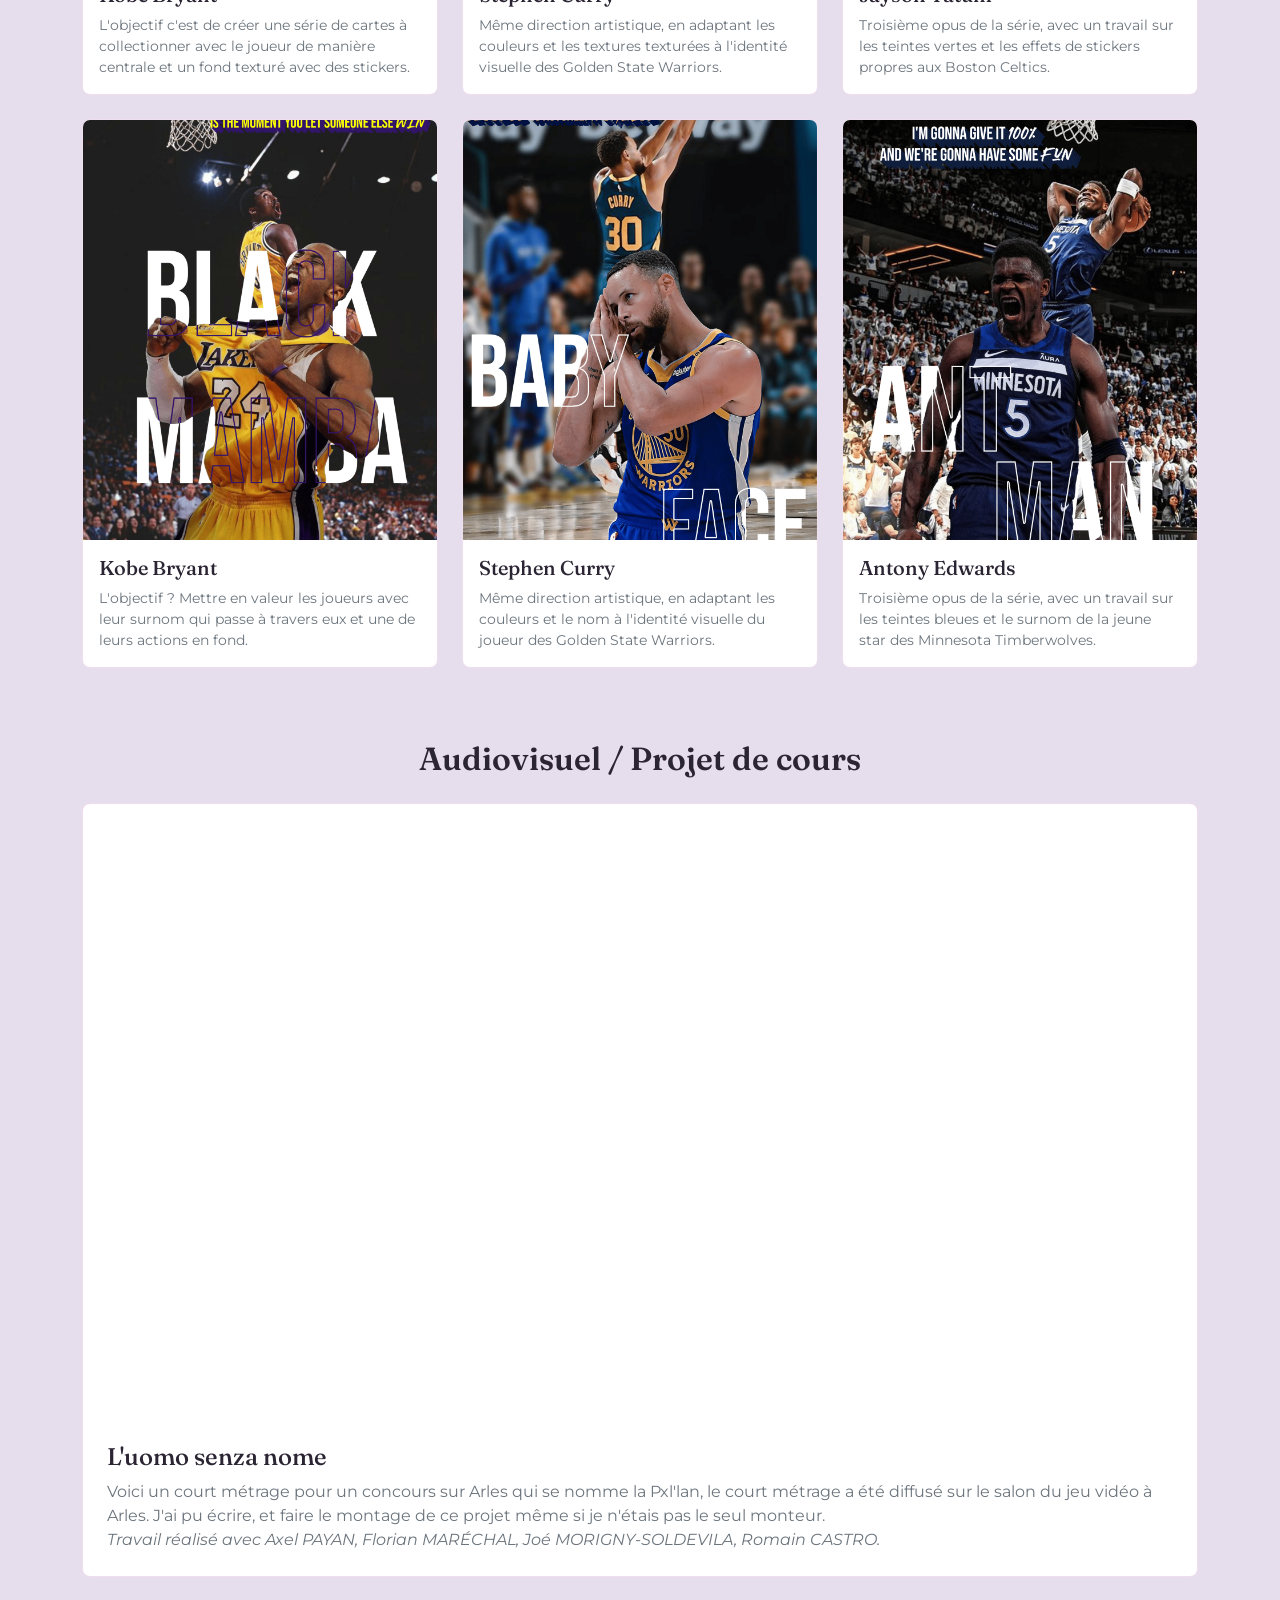
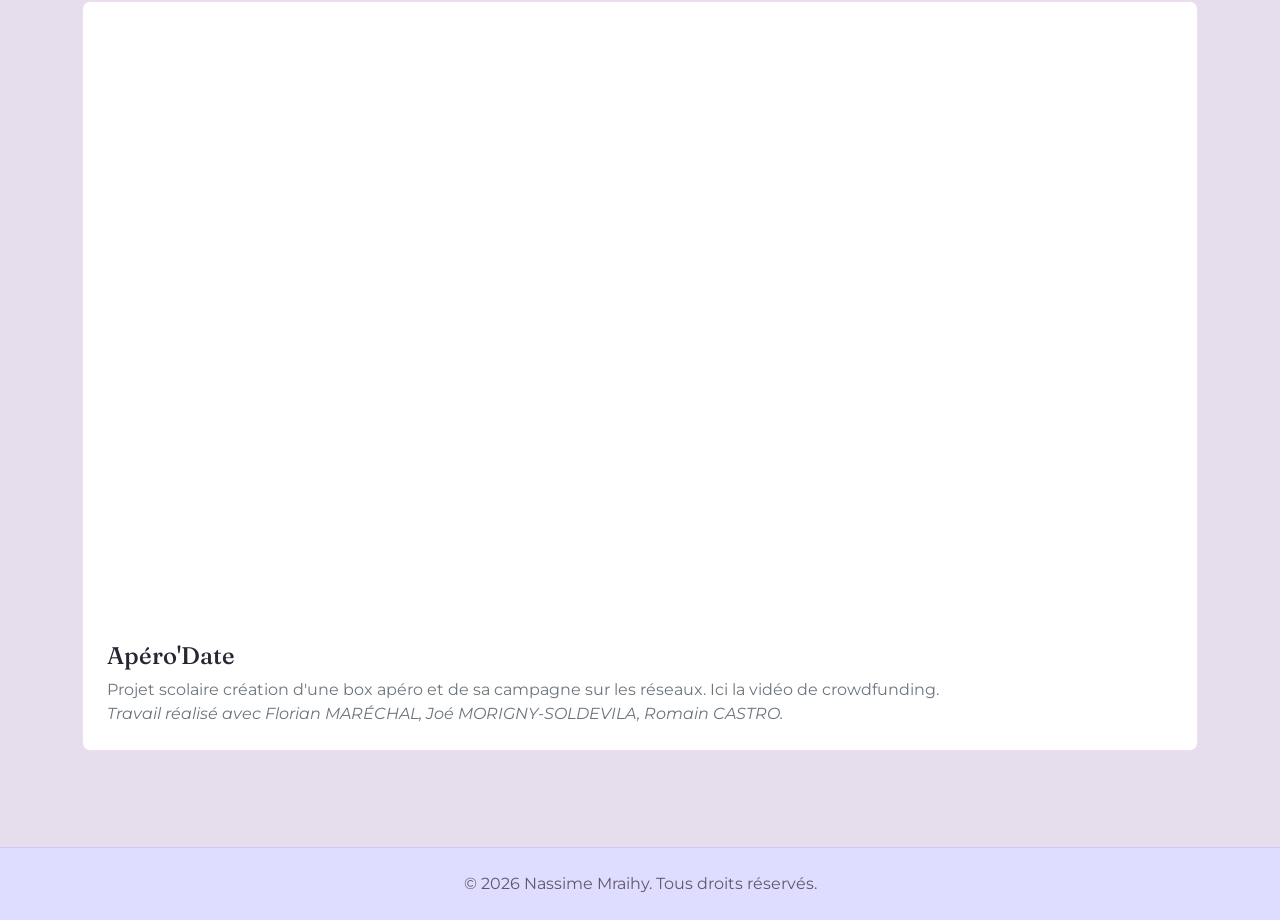
==== commit 0d4d4e58: "Fix HTML character encoding issues" ====
--- a/index.html
+++ b/index.html
@@ -12,7 +12,7 @@
 
     <header class="sticky-top py-3">
         <nav class="navbar navbar-expand-lg container">
-            <a class="navbar-brand text-uppercase m-0" href="index.html"><img src="image/mbnasmos_logo.png" alt="Logo" height="30"></a>
+            <a class="navbar-brand text-uppercase m-0" href="index.html"><img src="image/mbnasmos_logo.png" alt="Logo" height="120"></a>
             <button class="navbar-toggler" type="button" data-bs-toggle="collapse" data-bs-target="#navMenu" aria-controls="navMenu" aria-expanded="false" aria-label="Menu">
                 <span class="navbar-toggler-icon"></span>
             </button>
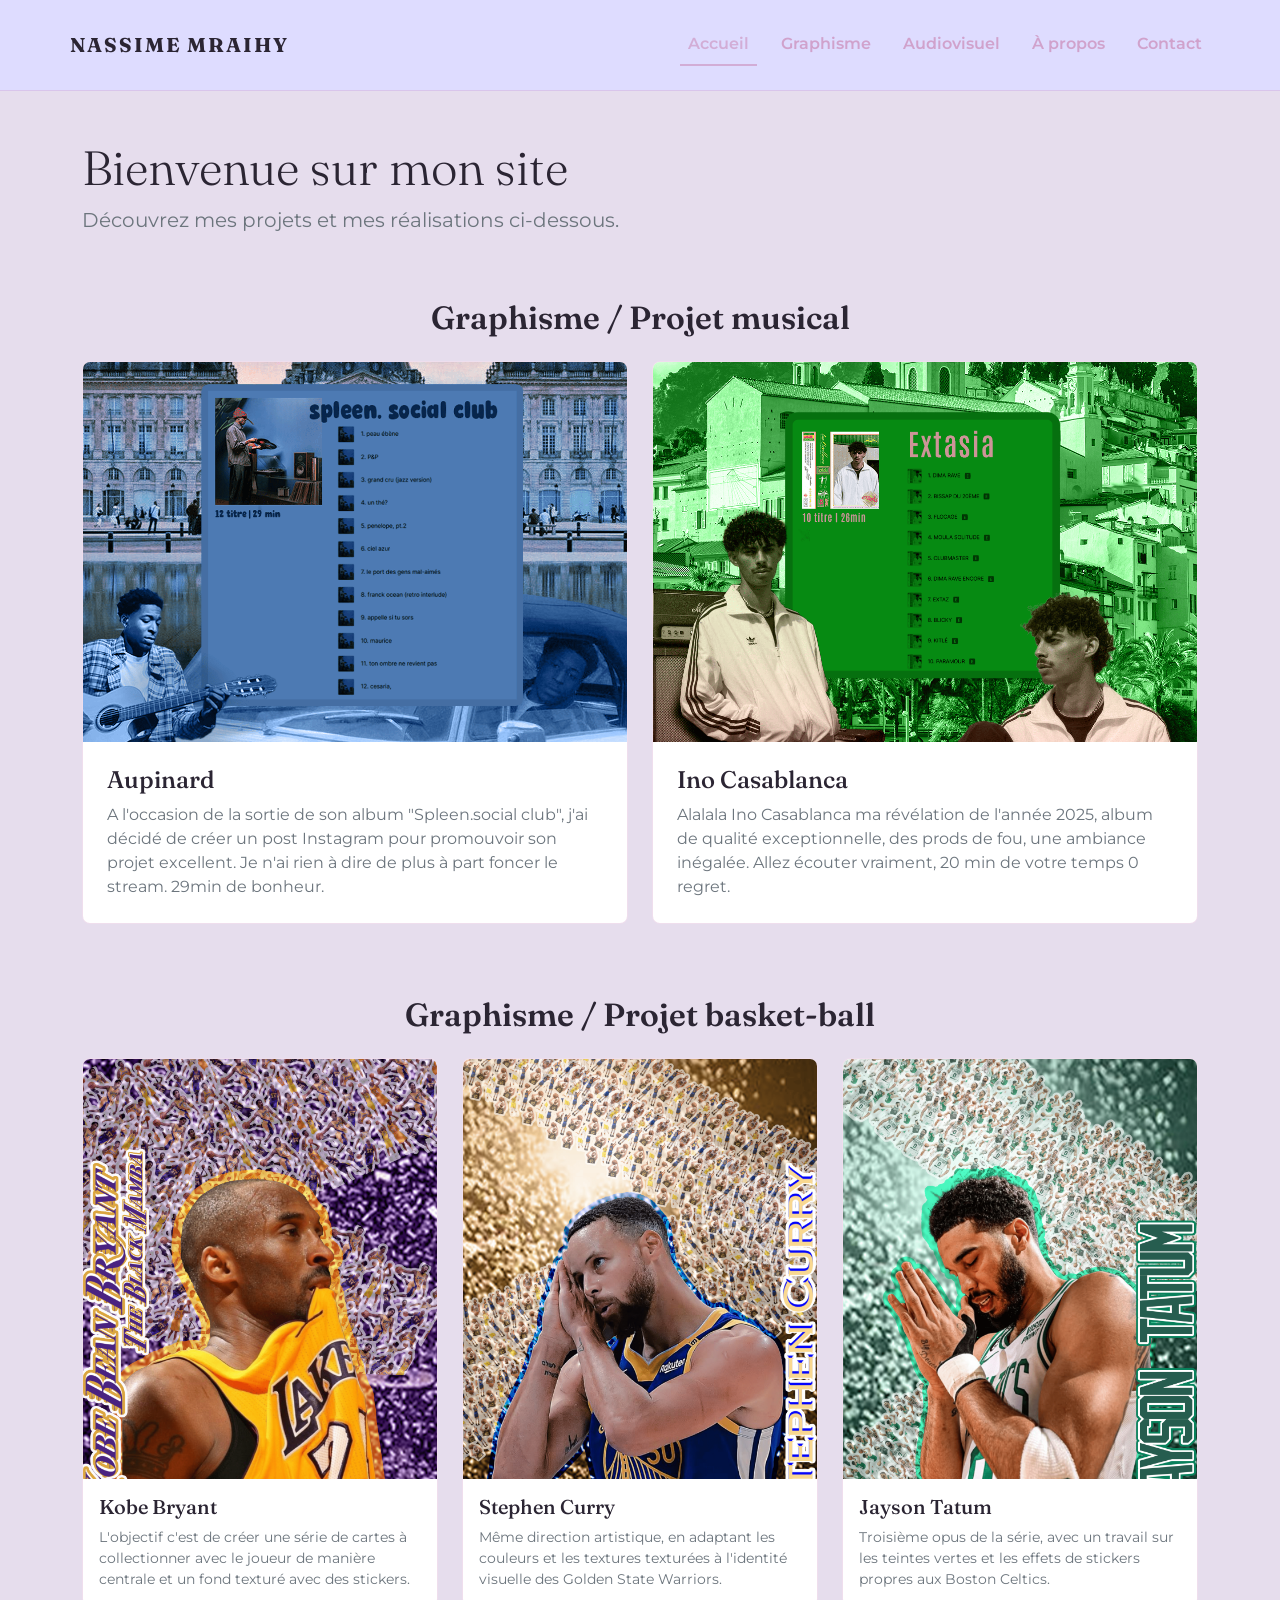
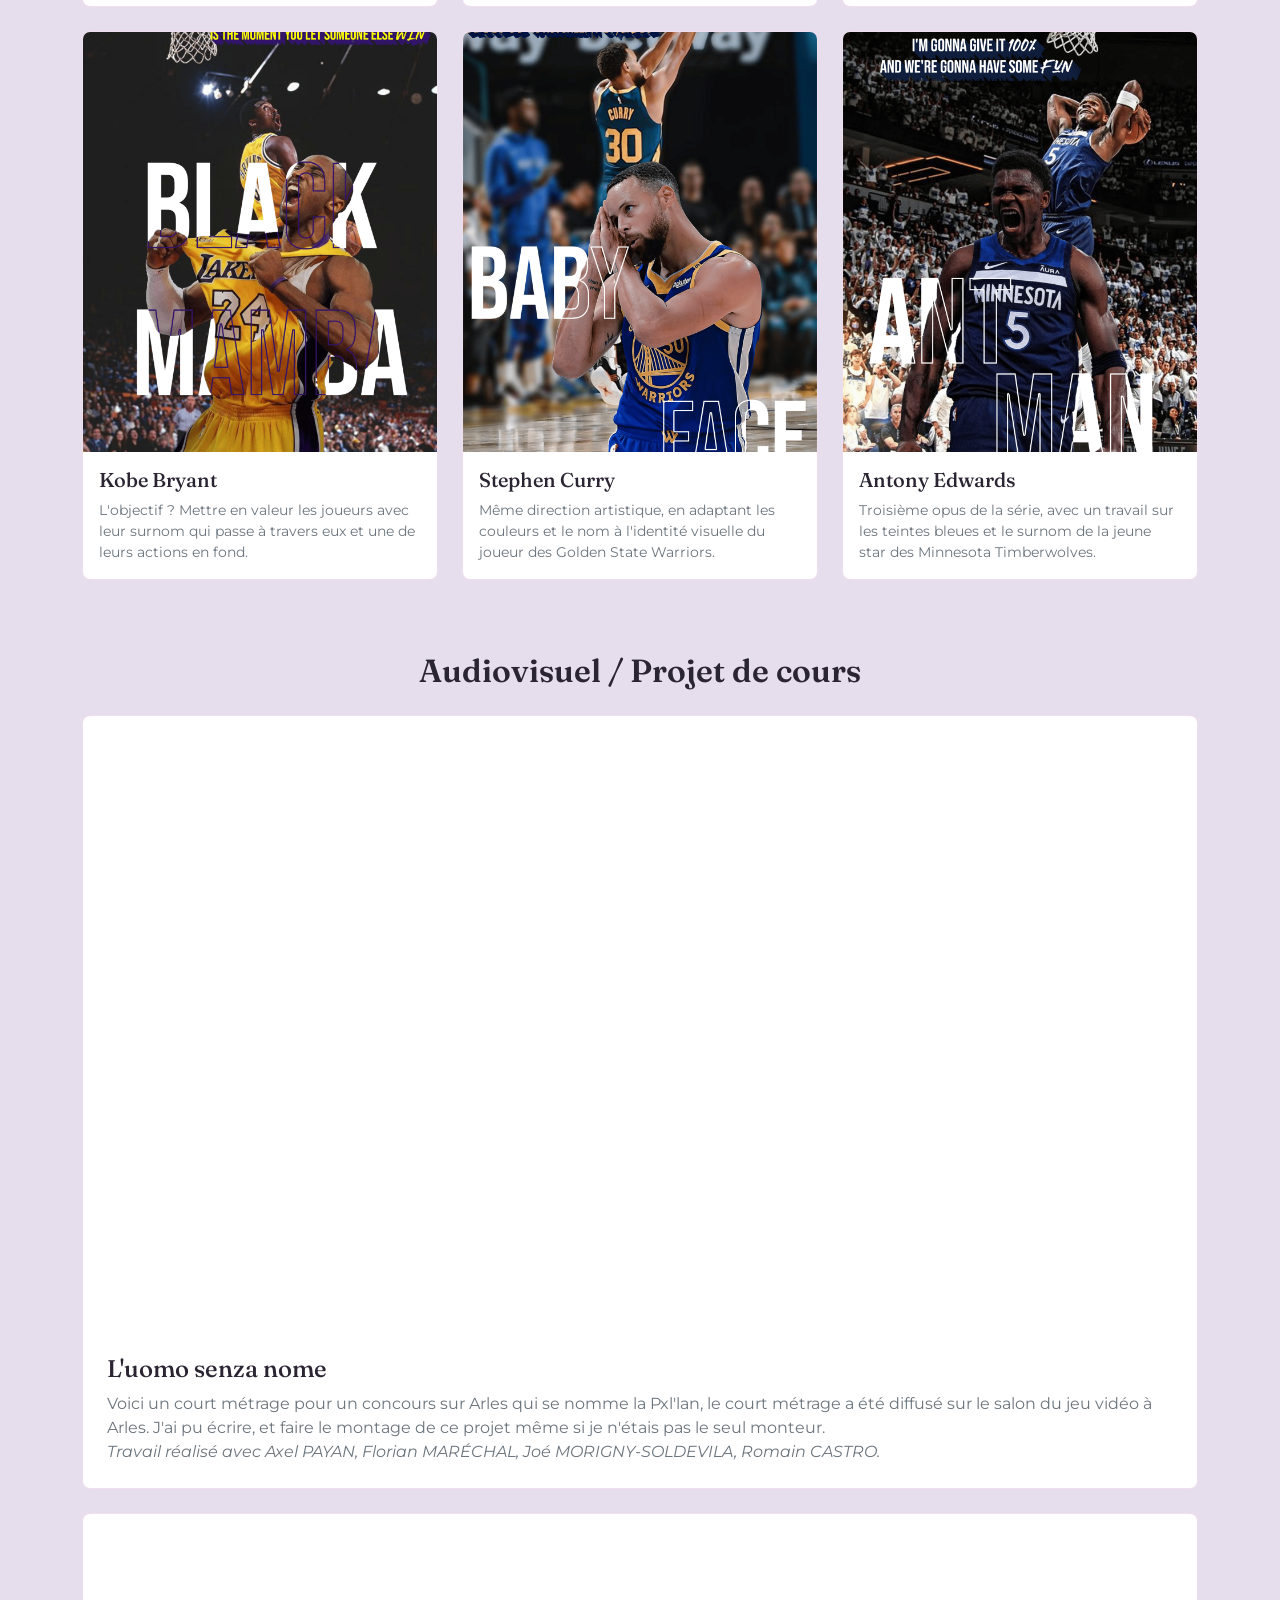
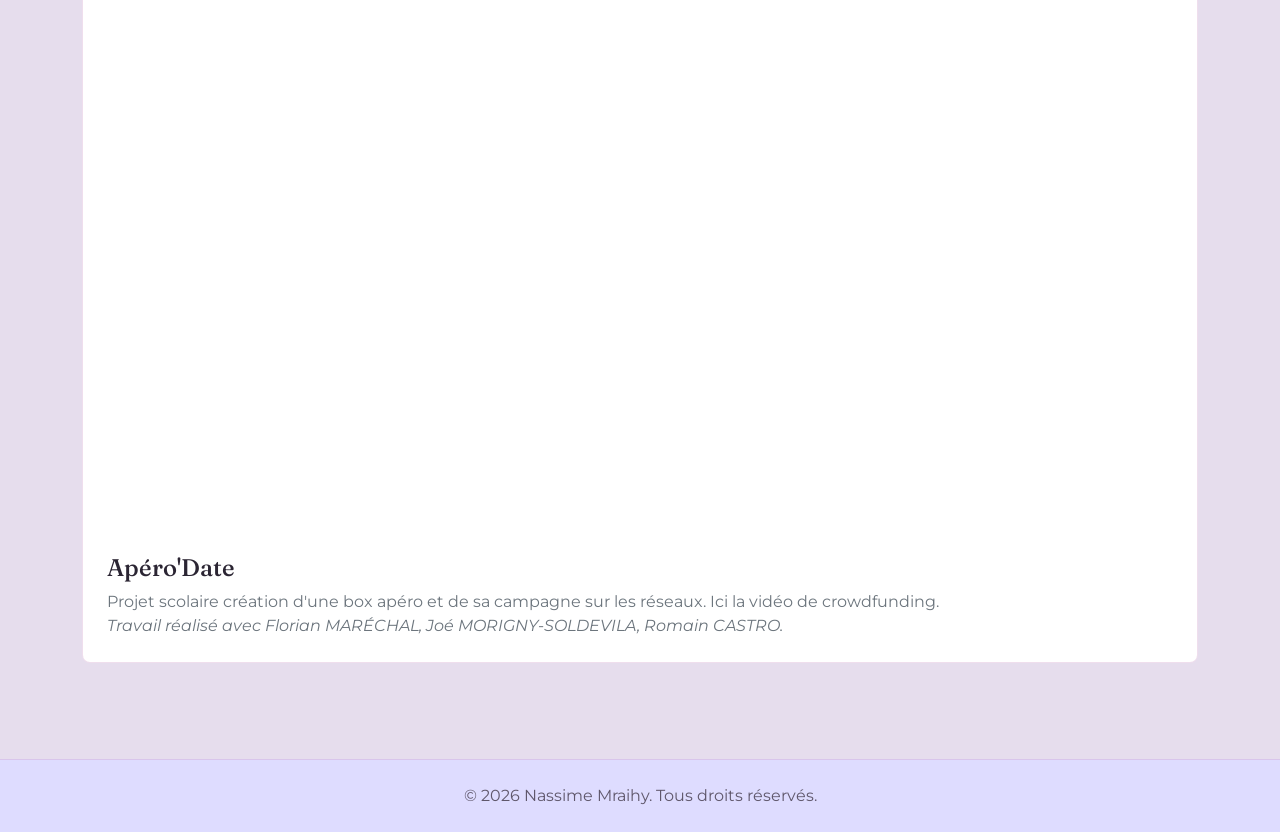
==== commit 2c8b5b06: "Fix HTML encoding issues in index.html" ====
--- a/index.html
+++ b/index.html
@@ -12,7 +12,7 @@
 
     <header class="sticky-top py-3">
         <nav class="navbar navbar-expand-lg container">
-            <a class="navbar-brand text-uppercase m-0" href="index.html"><img src="image/mbnasmos_logo.png" alt="Logo" height="120"></a>
+            <a class="navbar-brand text-uppercase m-0" href="index.html">Nassime Mraihy</a>
             <button class="navbar-toggler" type="button" data-bs-toggle="collapse" data-bs-target="#navMenu" aria-controls="navMenu" aria-expanded="false" aria-label="Menu">
                 <span class="navbar-toggler-icon"></span>
             </button>
